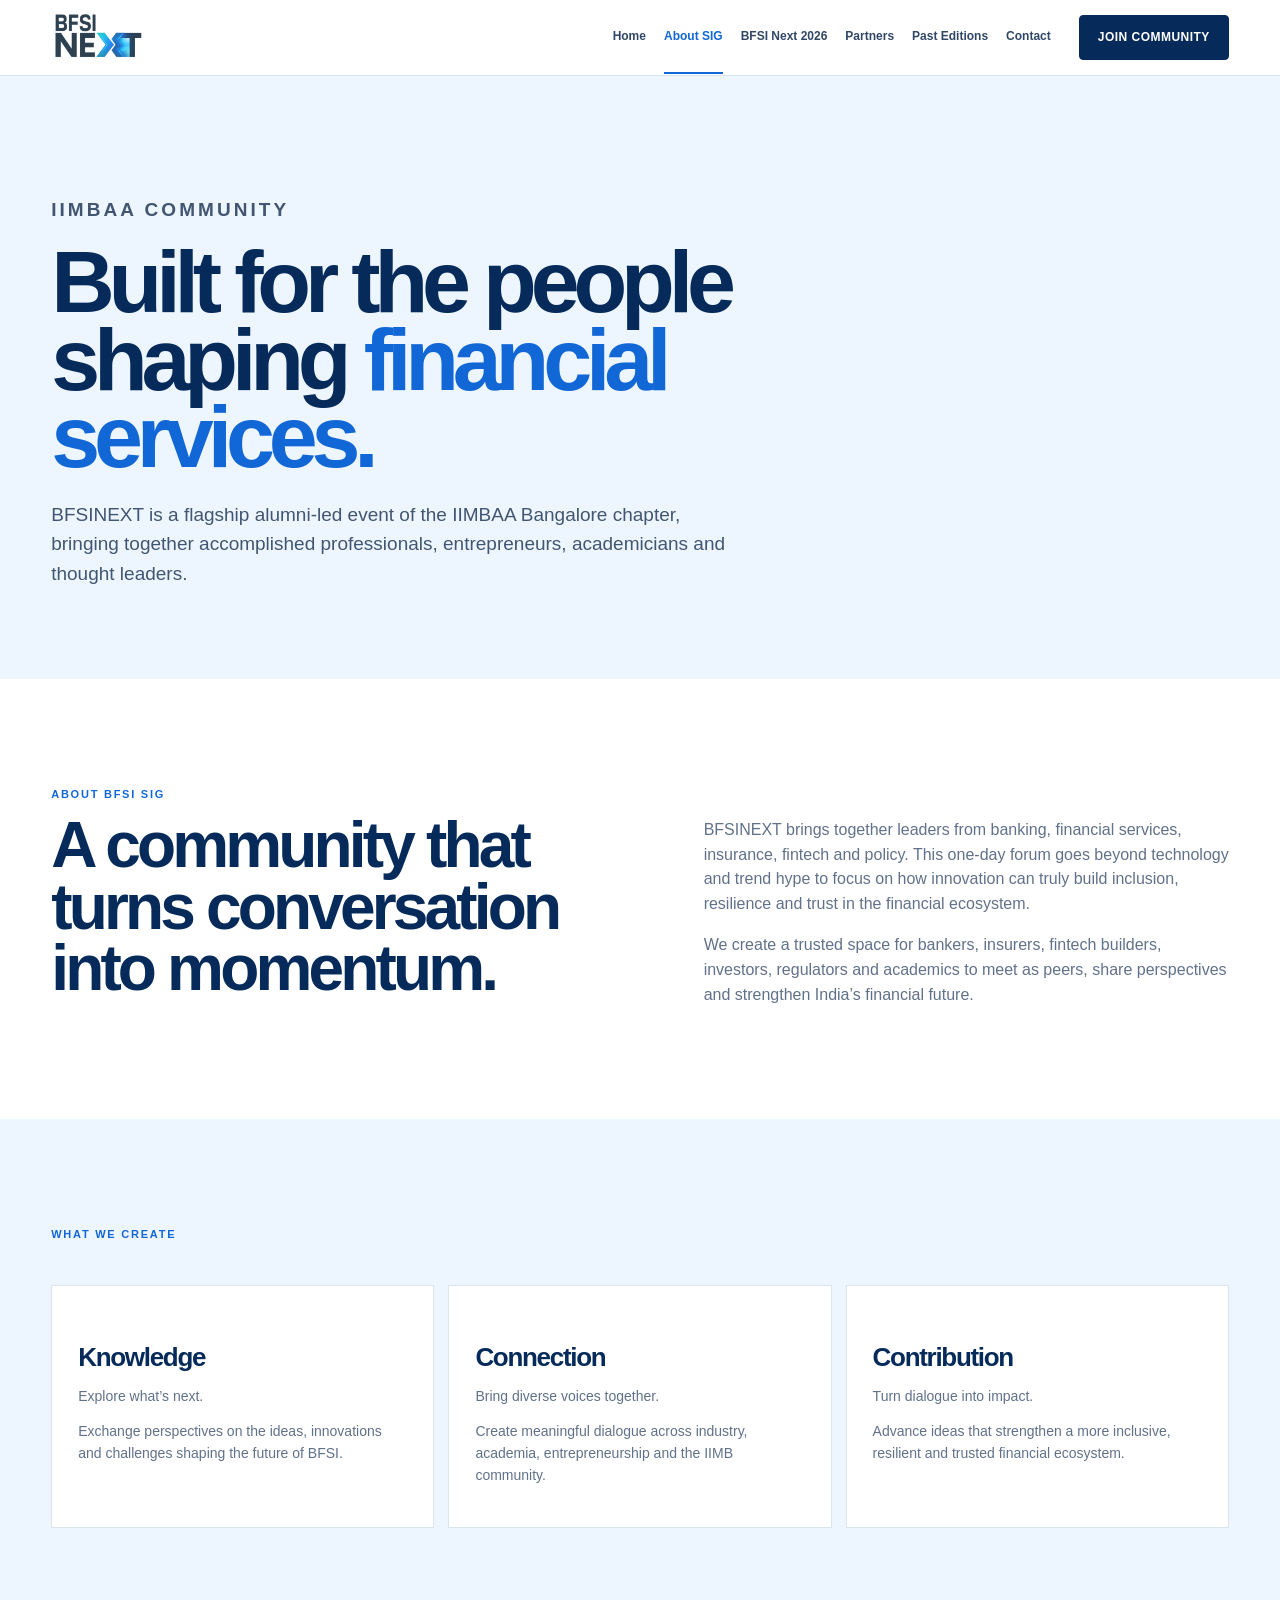
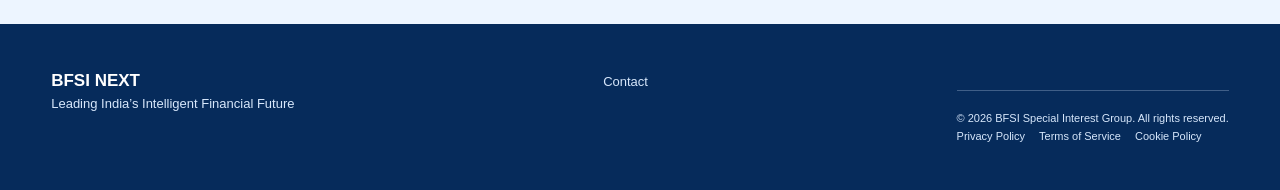
==== about-sig.html @ 54c0242d "About sig page updated with Ragava's vision and mission statement" ====
<!doctype html>
<html lang="en">

<head>
    <meta charset="utf-8">
    <meta name="viewport" content="width=device-width,initial-scale=1">
    <title>About BFSI SIG | BFSI Next</title>
    <link rel="stylesheet" href="styles.css">
</head>

<body>
    <header class="site-header"><a class="logo" href="index.html">BFSI <b>NEXT</b><small>IIMBAA · BFSI
                SIG</small></a><button class="menu-toggle" aria-label="Open menu" aria-expanded="false">☰</button>
        <nav class="nav"><a href="index.html">Home</a><a aria-current="page" href="about-sig.html">About SIG</a><a
                href="bfsinext-2026.html">BFSI Next 2026</a><a href="bfsinext-2026.html#agenda">Agenda</a><a
                href="bfsinext-2026.html#speakers">Speakers</a><a href="partners.html">Partners</a><a
                href="past-editions.html">Past Editions</a><a href="join-sig.html">Contact</a></nav><a class="button"
            href="join-sig.html#register">Join Community</a>
    </header>
    <main>
        <section class="page-hero">
            <div class="wrap">
                <p class="eyebrow">IIMBAA COMMUNITY</p>
                <h1>Built for the people shaping <em>financial services.</em></h1>
                <p>BFSINEXT is a flagship alumni-led event of the IIMBAA Bangalore chapter, bringing together
                    accomplished professionals, entrepreneurs, academicians and thought leaders.</p>
            </div>
        </section>
        <section class="section">
            <div class="wrap split">
                <div>
                    <p class="eyebrow">ABOUT BFSI SIG</p>
                    <h2 class="section-title">A community that turns conversation into momentum.</h2>
                </div>
                <div class="prose muted">
                    <p>BFSINEXT brings together leaders from banking, financial services, insurance, fintech and policy.
                        This one-day forum goes beyond technology and trend hype to focus on how innovation can truly
                        build inclusion, resilience and trust in the financial ecosystem.</p>
                    <p>We create a trusted space for bankers, insurers, fintech builders, investors, regulators and
                        academics to meet as peers, share perspectives and strengthen India’s financial future.</p>
                </div>
            </div>
        </section>
        <section class="section section--pale">
            <div class="wrap">
                <p class="eyebrow">WHAT WE CREATE</p>
                <div class="cards">
                    <article class="card">
                        <h3>Knowledge</h3>
                        <p>Explore what’s next.</p>
                        <p>Exchange perspectives on the ideas, innovations and challenges shaping the future of BFSI.</p>
                    </article>
                    <article class="card">
                        <h3>Connection</h3>
                        <p>Bring diverse voices together.</p>
                        <p>Create meaningful dialogue across industry, academia, entrepreneurship and the IIMB community.</p>
                    </article>
                    <article class="card">
                        <h3>Contribution</h3>
                        <p>Turn dialogue into impact.</p>
                        <p>Advance ideas that strengthen a more inclusive, resilient and trusted financial ecosystem.</p>
                    </article>
                </div>
            </div>
        </section>
    </main>
    <footer class="site-footer">
        <div><b>BFSI NEXT</b><br>Leading India’s Intelligent Financial Future</div>
        <div><a href="join-sig.html">Contact</a></div>
        <div>10 October 2026<br>IIM Bangalore</div>
    </footer>
    <script src="app.js"></script>
</body>

</html>
---- styles.css ----
:root{--navy:#062b5b;--blue:#1267d6;--pale:#edf5ff;--ink:#10213b;--muted:#61718a;--line:#dbe5f1;--white:#fff;--max:1220px}*{box-sizing:border-box}html{scroll-behavior:smooth}body{margin:0;color:var(--ink);font:16px/1.55 Inter,Arial,sans-serif;background:#fff}a{color:inherit;text-decoration:none}img{max-width:100%;display:block}button,input,select{font:inherit}.skip{position:absolute;left:-999px}.skip:focus{left:16px;top:16px;z-index:99;background:#fff;padding:10px}.site-header{height:76px;position:sticky;top:0;z-index:20;background:rgba(255,255,255,.95);border-bottom:1px solid var(--line);display:flex;align-items:center;padding:0 max(24px,4vw);gap:28px}.logo{font-size:20px;font-weight:800;letter-spacing:-.06em;color:var(--navy);white-space:nowrap}.logo b{color:var(--blue)}.logo small{display:block;font-size:8px;letter-spacing:.12em;color:var(--muted)}.nav{margin-left:auto;display:flex;gap:18px;align-items:center;font-size:12px;font-weight:700;color:#314766}.nav a{padding:26px 0;border-bottom:2px solid transparent}.nav a:hover,.nav a[aria-current=page]{color:var(--blue);border-color:var(--blue)}.button{display:inline-flex;justify-content:center;align-items:center;gap:8px;padding:12px 18px;border:1px solid var(--navy);border-radius:4px;background:var(--navy);color:#fff;font-weight:750;font-size:12px;letter-spacing:.04em;text-transform:uppercase}.button:hover{background:var(--blue);border-color:var(--blue)}.button--light{background:#fff;color:var(--navy);border-color:#fff}.menu-toggle{display:none;margin-left:auto;border:0;background:none;color:var(--navy);font-size:24px}.eyebrow{color:var(--blue);font-size:11px;letter-spacing:.16em;font-weight:800;text-transform:uppercase}.hero{min-height:690px;position:relative;display:grid;align-items:center;background:var(--pale);overflow:hidden}.hero:before{content:"";position:absolute;inset:0;background:linear-gradient(90deg,rgba(237,245,255,.98) 0%,rgba(237,245,255,.88) 40%,rgba(237,245,255,.18) 74%),url('assets/images/hero-bfsi-next-2026.png') center/cover}.hero__inner,.wrap{width:min(var(--max),92vw);margin:auto;position:relative}.hero__copy{max-width:650px;padding:90px 0}.hero h1,.page-hero h1{font-size:clamp(54px,8vw,104px);letter-spacing:-.07em;line-height:.88;margin:17px 0 24px;color:var(--navy)}.hero h1 em,.page-hero h1 em{font-style:normal;color:var(--blue)}.lead{font-size:clamp(18px,2.1vw,26px);line-height:1.35;max-width:590px}.event-line{display:flex;gap:12px;align-items:center;margin:28px 0;font-weight:750;font-size:13px;letter-spacing:.09em}.event-line span{color:var(--blue)}.actions{display:flex;gap:12px;flex-wrap:wrap}.section{padding:96px 0}.section--pale{background:var(--pale)}.section-title{font-size:clamp(38px,5vw,64px);line-height:.96;letter-spacing:-.06em;color:var(--navy);margin:12px 0 24px}.split{display:grid;grid-template-columns:1.05fr .95fr;gap:72px;align-items:end}.muted{color:var(--muted)}.marquee{overflow:hidden;padding:28px 0;background:var(--navy)}.marquee__track{display:flex;width:max-content;gap:18px;animation:drift 70s linear infinite}.marquee:hover .marquee__track{animation-play-state:paused}.marquee figure{margin:0;width:220px;height:280px;overflow:hidden;border-radius:4px}.marquee figure:nth-child(3n){width:340px}.marquee img{height:100%;width:100%;object-fit:cover}@keyframes drift{to{transform:translateX(-50%)}}.stats{display:grid;grid-template-columns:repeat(4,1fr);gap:1px;background:var(--line);margin-top:40px}.stat{background:#fff;padding:26px}.stat b{display:block;color:var(--navy);font-size:36px;letter-spacing:-.06em}.stat span{font-size:12px;color:var(--muted)}.cards{display:grid;grid-template-columns:repeat(3,1fr);gap:14px;margin-top:42px}.card{border:1px solid var(--line);padding:26px;min-height:220px;background:#fff;transition:.2s}.card:hover{border-color:var(--blue);transform:translateY(-3px);box-shadow:0 12px 25px rgba(6,43,91,.09)}.card small{color:var(--blue);font-weight:800}.card h3{font-size:26px;line-height:1.05;letter-spacing:-.05em;margin:32px 0 12px;color:var(--navy)}.card p{font-size:14px;color:var(--muted)}.speaker-grid{display:grid;grid-template-columns:repeat(4,1fr);gap:15px;margin-top:38px}.speaker{border:1px solid var(--line);background:#fff}.speaker img{width:100%;aspect-ratio:4/4.5;object-fit:cover;filter:saturate(.78)}.speaker div{padding:16px}.speaker b{display:block;color:var(--navy)}.speaker small{color:var(--muted);font-size:12px}.archive-banner{min-height:440px;display:flex;align-items:end;background:linear-gradient(90deg,rgba(6,43,91,.92),rgba(6,43,91,.15)),url('assets/images/archive-2025.png') center/cover;color:#fff}.archive-banner .wrap{padding:55px 0}.archive-banner h2{font-size:clamp(44px,6vw,78px);line-height:.9;letter-spacing:-.07em;margin:12px 0}.page-hero{padding:100px 0 72px;background:var(--pale)}.page-hero h1{font-size:clamp(48px,7vw,88px);max-width:800px}.page-hero p{max-width:680px;font-size:19px;color:#425671}.prose{max-width:760px}.timeline{border-top:1px solid var(--line);margin-top:34px}.session{display:grid;grid-template-columns:150px 1fr 120px;gap:24px;border-bottom:1px solid var(--line);padding:22px 0}.session time,.tag{font-size:12px;color:var(--blue);font-weight:800}.session h3{margin:0;color:var(--navy)}.pill{display:inline-block;border:1px solid #b8cae0;border-radius:20px;padding:5px 10px;font-size:11px;color:#426080;background:#fff}.partners{display:grid;grid-template-columns:repeat(4,1fr);gap:14px;margin-top:32px}.partner{height:120px;display:grid;place-items:center;border:1px dashed #b8cae0;color:#7186a0;font-weight:800;letter-spacing:.08em;font-size:12px}.form{max-width:680px;display:grid;grid-template-columns:1fr 1fr;gap:16px}.form label{font-size:13px;font-weight:700}.form input,.form select{display:block;width:100%;margin-top:6px;padding:12px;border:1px solid #bdcce0;background:#fff}.form .full{grid-column:1/-1}.form .button{justify-self:start}.site-footer{background:var(--navy);color:#d7e7fb;padding:44px max(24px,4vw);display:flex;justify-content:space-between;gap:25px;font-size:13px}.site-footer b{color:#fff;font-size:17px}.site-footer a{display:block;margin:4px 0}.notice{padding:13px 16px;background:#fff7df;border-left:3px solid #e2a90b;color:#735819;font-size:13px}@media(max-width:980px){.nav{gap:10px;font-size:11px}.cards{grid-template-columns:repeat(2,1fr)}.speaker-grid{grid-template-columns:repeat(2,1fr)}}@media(max-width:760px){.site-header{height:66px}.menu-toggle{display:block}.nav{display:none;position:absolute;top:65px;left:0;right:0;background:#fff;border-bottom:1px solid var(--line);padding:12px 4vw;flex-direction:column;align-items:stretch}.nav.open{display:flex}.nav a{padding:9px 0}.site-header>.button{display:none}.hero{min-height:630px}.hero:before{background:linear-gradient(90deg,rgba(237,245,255,.97),rgba(237,245,255,.8)),url('assets/images/hero-bfsi-next-2026.png') center/cover}.split,.form{grid-template-columns:1fr;gap:28px}.stats{grid-template-columns:repeat(2,1fr)}.cards,.speaker-grid,.partners{grid-template-columns:1fr}.session{grid-template-columns:1fr;gap:7px}.section{padding:70px 0}.site-footer{display:block}.site-footer div+div{margin-top:22px}}@media(prefers-reduced-motion:reduce){*{scroll-behavior:auto!important;animation:none!important}}
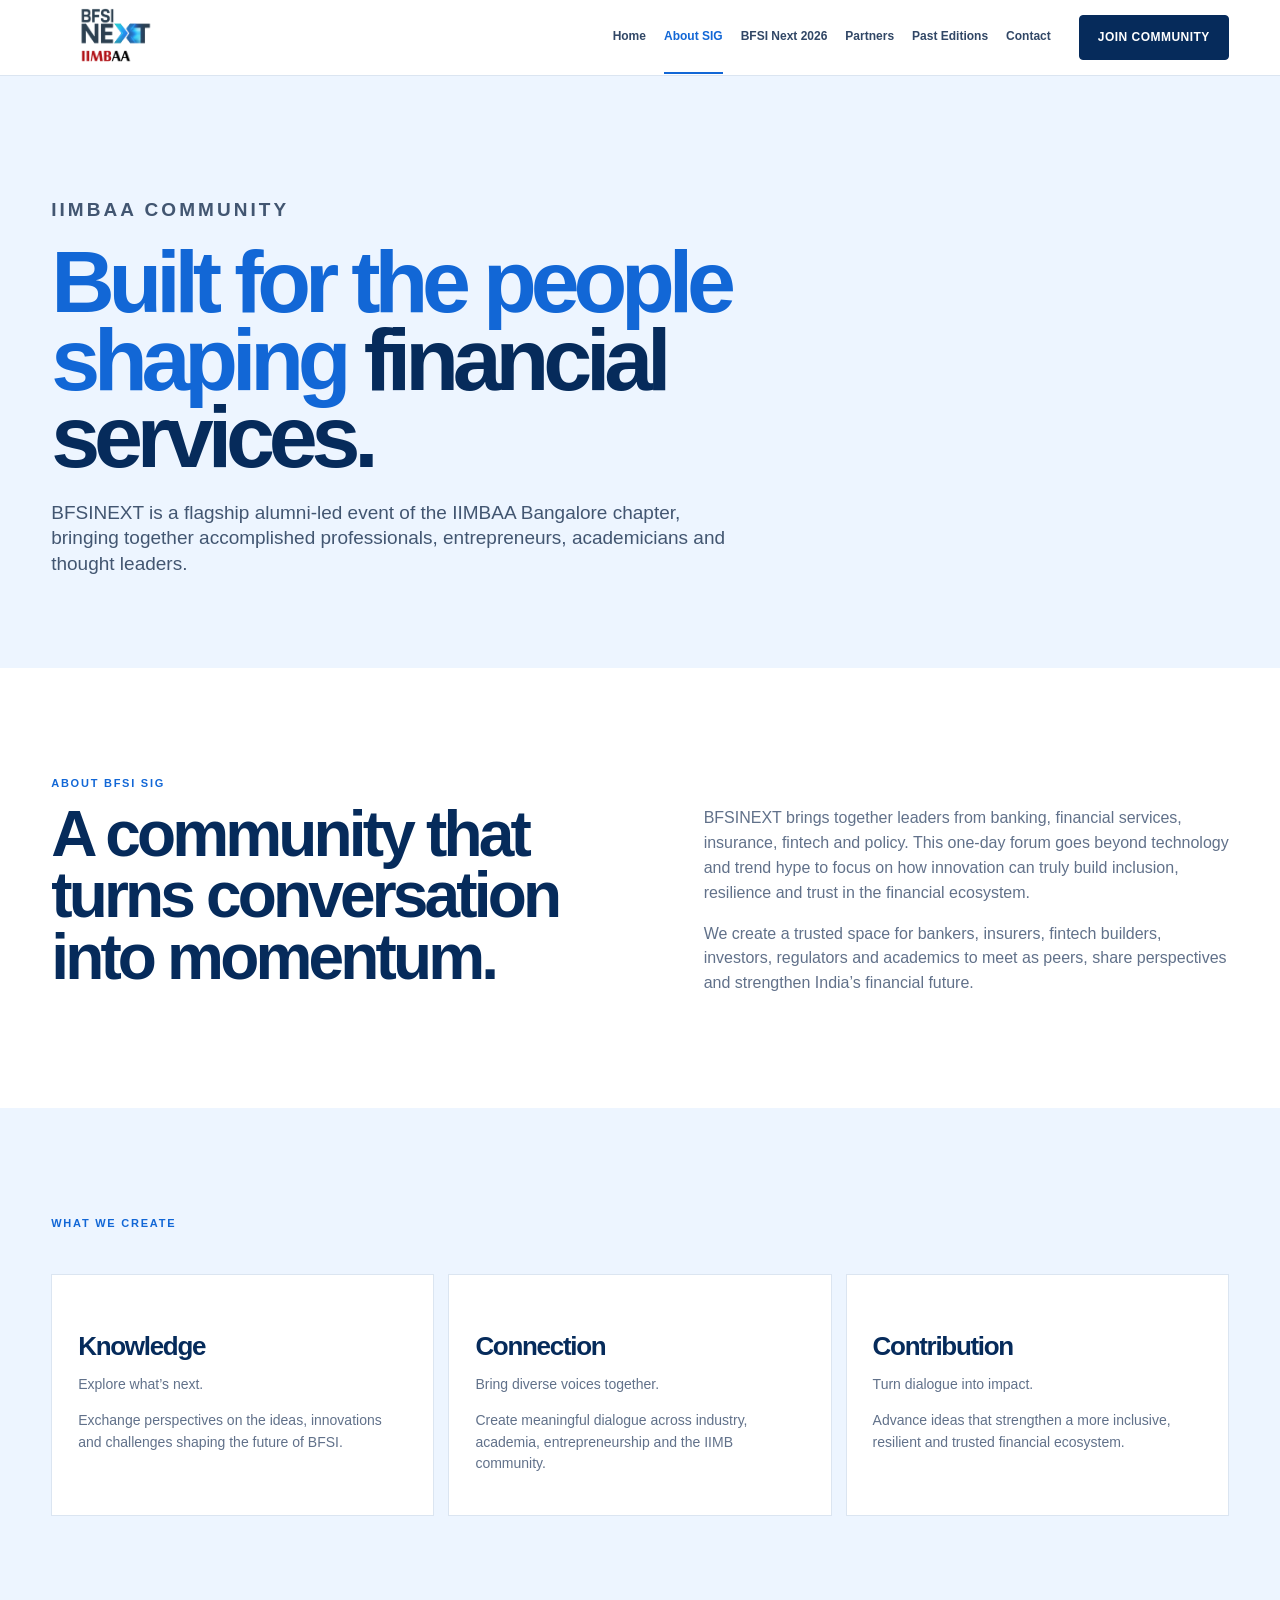
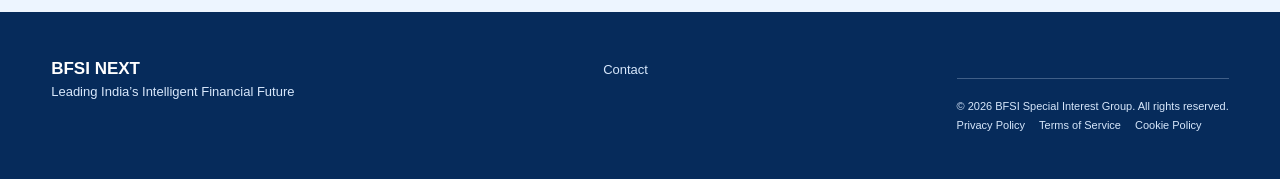
==== commit 832c083a: "updates to the UI for consistency" ====
--- a/about-sig.html
+++ b/about-sig.html
@@ -21,8 +21,8 @@
         <section class="page-hero">
             <div class="wrap">
                 <p class="eyebrow">IIMBAA COMMUNITY</p>
-                <h1>Built for the people shaping <em>financial services.</em></h1>
-                <p>BFSINEXT is a flagship alumni-led event of the IIMBAA Bangalore chapter, bringing together
+                <h1><em>Built for the people shaping</em> financial services.</h1>
+                <p class="lead">BFSINEXT is a flagship alumni-led event of the IIMBAA Bangalore chapter, bringing together
                     accomplished professionals, entrepreneurs, academicians and thought leaders.</p>
             </div>
         </section>
--- a/styles.css
+++ b/styles.css
@@ -1 +1,5 @@
-:root{--navy:#062b5b;--blue:#1267d6;--pale:#edf5ff;--ink:#10213b;--muted:#61718a;--line:#dbe5f1;--white:#fff;--max:1220px}*{box-sizing:border-box}html{scroll-behavior:smooth}body{margin:0;color:var(--ink);font:16px/1.55 Inter,Arial,sans-serif;background:#fff}a{color:inherit;text-decoration:none}img{max-width:100%;display:block}button,input,select{font:inherit}.skip{position:absolute;left:-999px}.skip:focus{left:16px;top:16px;z-index:99;background:#fff;padding:10px}.site-header{height:76px;position:sticky;top:0;z-index:20;background:rgba(255,255,255,.95);border-bottom:1px solid var(--line);display:flex;align-items:center;padding:0 max(24px,4vw);gap:28px}.logo{font-size:20px;font-weight:800;letter-spacing:-.06em;color:var(--navy);white-space:nowrap}.logo b{color:var(--blue)}.logo small{display:block;font-size:8px;letter-spacing:.12em;color:var(--muted)}.nav{margin-left:auto;display:flex;gap:18px;align-items:center;font-size:12px;font-weight:700;color:#314766}.nav a{padding:26px 0;border-bottom:2px solid transparent}.nav a:hover,.nav a[aria-current=page]{color:var(--blue);border-color:var(--blue)}.button{display:inline-flex;justify-content:center;align-items:center;gap:8px;padding:12px 18px;border:1px solid var(--navy);border-radius:4px;background:var(--navy);color:#fff;font-weight:750;font-size:12px;letter-spacing:.04em;text-transform:uppercase}.button:hover{background:var(--blue);border-color:var(--blue)}.button--light{background:#fff;color:var(--navy);border-color:#fff}.menu-toggle{display:none;margin-left:auto;border:0;background:none;color:var(--navy);font-size:24px}.eyebrow{color:var(--blue);font-size:11px;letter-spacing:.16em;font-weight:800;text-transform:uppercase}.hero{min-height:690px;position:relative;display:grid;align-items:center;background:var(--pale);overflow:hidden}.hero:before{content:"";position:absolute;inset:0;background:linear-gradient(90deg,rgba(237,245,255,.98) 0%,rgba(237,245,255,.88) 40%,rgba(237,245,255,.18) 74%),url('assets/images/hero-bfsi-next-2026.png') center/cover}.hero__inner,.wrap{width:min(var(--max),92vw);margin:auto;position:relative}.hero__copy{max-width:650px;padding:90px 0}.hero h1,.page-hero h1{font-size:clamp(54px,8vw,104px);letter-spacing:-.07em;line-height:.88;margin:17px 0 24px;color:var(--navy)}.hero h1 em,.page-hero h1 em{font-style:normal;color:var(--blue)}.lead{font-size:clamp(18px,2.1vw,26px);line-height:1.35;max-width:590px}.event-line{display:flex;gap:12px;align-items:center;margin:28px 0;font-weight:750;font-size:13px;letter-spacing:.09em}.event-line span{color:var(--blue)}.actions{display:flex;gap:12px;flex-wrap:wrap}.section{padding:96px 0}.section--pale{background:var(--pale)}.section-title{font-size:clamp(38px,5vw,64px);line-height:.96;letter-spacing:-.06em;color:var(--navy);margin:12px 0 24px}.split{display:grid;grid-template-columns:1.05fr .95fr;gap:72px;align-items:end}.muted{color:var(--muted)}.marquee{overflow:hidden;padding:28px 0;background:var(--navy)}.marquee__track{display:flex;width:max-content;gap:18px;animation:drift 70s linear infinite}.marquee:hover .marquee__track{animation-play-state:paused}.marquee figure{margin:0;width:220px;height:280px;overflow:hidden;border-radius:4px}.marquee figure:nth-child(3n){width:340px}.marquee img{height:100%;width:100%;object-fit:cover}@keyframes drift{to{transform:translateX(-50%)}}.stats{display:grid;grid-template-columns:repeat(4,1fr);gap:1px;background:var(--line);margin-top:40px}.stat{background:#fff;padding:26px}.stat b{display:block;color:var(--navy);font-size:36px;letter-spacing:-.06em}.stat span{font-size:12px;color:var(--muted)}.cards{display:grid;grid-template-columns:repeat(3,1fr);gap:14px;margin-top:42px}.card{border:1px solid var(--line);padding:26px;min-height:220px;background:#fff;transition:.2s}.card:hover{border-color:var(--blue);transform:translateY(-3px);box-shadow:0 12px 25px rgba(6,43,91,.09)}.card small{color:var(--blue);font-weight:800}.card h3{font-size:26px;line-height:1.05;letter-spacing:-.05em;margin:32px 0 12px;color:var(--navy)}.card p{font-size:14px;color:var(--muted)}.speaker-grid{display:grid;grid-template-columns:repeat(4,1fr);gap:15px;margin-top:38px}.speaker{border:1px solid var(--line);background:#fff}.speaker img{width:100%;aspect-ratio:4/4.5;object-fit:cover;filter:saturate(.78)}.speaker div{padding:16px}.speaker b{display:block;color:var(--navy)}.speaker small{color:var(--muted);font-size:12px}.archive-banner{min-height:440px;display:flex;align-items:end;background:linear-gradient(90deg,rgba(6,43,91,.92),rgba(6,43,91,.15)),url('assets/images/archive-2025.png') center/cover;color:#fff}.archive-banner .wrap{padding:55px 0}.archive-banner h2{font-size:clamp(44px,6vw,78px);line-height:.9;letter-spacing:-.07em;margin:12px 0}.page-hero{padding:100px 0 72px;background:var(--pale)}.page-hero h1{font-size:clamp(48px,7vw,88px);max-width:800px}.page-hero p{max-width:680px;font-size:19px;color:#425671}.prose{max-width:760px}.timeline{border-top:1px solid var(--line);margin-top:34px}.session{display:grid;grid-template-columns:150px 1fr 120px;gap:24px;border-bottom:1px solid var(--line);padding:22px 0}.session time,.tag{font-size:12px;color:var(--blue);font-weight:800}.session h3{margin:0;color:var(--navy)}.pill{display:inline-block;border:1px solid #b8cae0;border-radius:20px;padding:5px 10px;font-size:11px;color:#426080;background:#fff}.partners{display:grid;grid-template-columns:repeat(4,1fr);gap:14px;margin-top:32px}.partner{height:120px;display:grid;place-items:center;border:1px dashed #b8cae0;color:#7186a0;font-weight:800;letter-spacing:.08em;font-size:12px}.form{max-width:680px;display:grid;grid-template-columns:1fr 1fr;gap:16px}.form label{font-size:13px;font-weight:700}.form input,.form select{display:block;width:100%;margin-top:6px;padding:12px;border:1px solid #bdcce0;background:#fff}.form .full{grid-column:1/-1}.form .button{justify-self:start}.site-footer{background:var(--navy);color:#d7e7fb;padding:44px max(24px,4vw);display:flex;justify-content:space-between;gap:25px;font-size:13px}.site-footer b{color:#fff;font-size:17px}.site-footer a{display:block;margin:4px 0}.notice{padding:13px 16px;background:#fff7df;border-left:3px solid #e2a90b;color:#735819;font-size:13px}@media(max-width:980px){.nav{gap:10px;font-size:11px}.cards{grid-template-columns:repeat(2,1fr)}.speaker-grid{grid-template-columns:repeat(2,1fr)}}@media(max-width:760px){.site-header{height:66px}.menu-toggle{display:block}.nav{display:none;position:absolute;top:65px;left:0;right:0;background:#fff;border-bottom:1px solid var(--line);padding:12px 4vw;flex-direction:column;align-items:stretch}.nav.open{display:flex}.nav a{padding:9px 0}.site-header>.button{display:none}.hero{min-height:630px}.hero:before{background:linear-gradient(90deg,rgba(237,245,255,.97),rgba(237,245,255,.8)),url('assets/images/hero-bfsi-next-2026.png') center/cover}.split,.form{grid-template-columns:1fr;gap:28px}.stats{grid-template-columns:repeat(2,1fr)}.cards,.speaker-grid,.partners{grid-template-columns:1fr}.session{grid-template-columns:1fr;gap:7px}.section{padding:70px 0}.site-footer{display:block}.site-footer div+div{margin-top:22px}}@media(prefers-reduced-motion:reduce){*{scroll-behavior:auto!important;animation:none!important}}
+.site-header .logo{flex-direction:column!important;justify-content:center;gap:2px;height:64px!important}
+.site-header .logo img{max-height:40px!important}
+.site-header .logo::after{content:"";display:block;align-self:stretch;width:100%;height:18px;background:url("IIMBAA-Logo.png?v=2") calc(50% - 9px) center/76px auto no-repeat}
+.speaker:first-child img{aspect-ratio:1/1!important;border-radius:50%;object-fit:cover}
+:root{--navy:#062b5b;--blue:#1267d6;--pale:#edf5ff;--ink:#10213b;--muted:#61718a;--line:#dbe5f1;--white:#fff;--max:1220px}*{box-sizing:border-box}html{scroll-behavior:smooth}body{margin:0;color:var(--ink);font:16px/1.55 Inter,Arial,sans-serif;background:#fff}a{color:inherit;text-decoration:none}img{max-width:100%;display:block}button,input,select{font:inherit}.skip{position:absolute;left:-999px}.skip:focus{left:16px;top:16px;z-index:99;background:#fff;padding:10px}.site-header{height:76px;position:sticky;top:0;z-index:20;background:rgba(255,255,255,.95);border-bottom:1px solid var(--line);display:flex;align-items:center;padding:0 max(24px,4vw);gap:28px}.logo{font-size:20px;font-weight:800;letter-spacing:-.06em;color:var(--navy);white-space:nowrap}.logo b{color:var(--blue)}.logo small{display:block;font-size:8px;letter-spacing:.12em;color:var(--muted)}.nav{margin-left:auto;display:flex;gap:18px;align-items:center;font-size:12px;font-weight:700;color:#314766}.nav a{padding:26px 0;border-bottom:2px solid transparent}.nav a:hover,.nav a[aria-current=page]{color:var(--blue);border-color:var(--blue)}.button{display:inline-flex;justify-content:center;align-items:center;gap:8px;padding:12px 18px;border:1px solid var(--navy);border-radius:4px;background:var(--navy);color:#fff;font-weight:750;font-size:12px;letter-spacing:.04em;text-transform:uppercase}.button:hover{background:var(--blue);border-color:var(--blue)}.button--light{background:#fff;color:var(--navy);border-color:#fff}.menu-toggle{display:none;margin-left:auto;border:0;background:none;color:var(--navy);font-size:24px}.eyebrow{color:var(--blue);font-size:11px;letter-spacing:.16em;font-weight:800;text-transform:uppercase}.hero{min-height:690px;position:relative;display:grid;align-items:center;background:var(--pale);overflow:hidden}.hero:before{content:"";position:absolute;inset:0;background:linear-gradient(90deg,rgba(237,245,255,.98) 0%,rgba(237,245,255,.88) 40%,rgba(237,245,255,.18) 74%),url('assets/images/hero-bfsi-next-2026.png') center/cover}.hero__inner,.wrap{width:min(var(--max),92vw);margin:auto;position:relative}.hero__copy{max-width:650px;padding:90px 0}.hero h1,.page-hero h1{font-size:clamp(54px,8vw,104px);letter-spacing:-.07em;line-height:.88;margin:17px 0 24px;color:var(--navy)}.hero h1 em,.page-hero h1 em{font-style:normal;color:var(--blue)}.lead{font-size:clamp(18px,2.1vw,26px);line-height:1.35;max-width:590px}.event-line{display:flex;gap:12px;align-items:center;margin:28px 0;font-weight:750;font-size:13px;letter-spacing:.09em}.event-line span{color:var(--blue)}.actions{display:flex;gap:12px;flex-wrap:wrap}.section{padding:96px 0}.section--pale{background:var(--pale)}.section-title{font-size:clamp(38px,5vw,64px);line-height:.96;letter-spacing:-.06em;color:var(--navy);margin:12px 0 24px}.split{display:grid;grid-template-columns:1.05fr .95fr;gap:72px;align-items:end}.muted{color:var(--muted)}.marquee{overflow:hidden;padding:28px 0;background:var(--navy)}.marquee__track{display:flex;width:max-content;gap:18px;animation:drift 70s linear infinite}.marquee:hover .marquee__track{animation-play-state:paused}.marquee figure{margin:0;width:220px;height:280px;overflow:hidden;border-radius:4px}.marquee figure:nth-child(3n){width:340px}.marquee img{height:100%;width:100%;object-fit:cover}@keyframes drift{to{transform:translateX(-50%)}}.stats{display:grid;grid-template-columns:repeat(4,1fr);gap:1px;background:var(--line);margin-top:40px}.stat{background:#fff;padding:26px}.stat b{display:block;color:var(--navy);font-size:36px;letter-spacing:-.06em}.stat span{font-size:12px;color:var(--muted)}.cards{display:grid;grid-template-columns:repeat(3,1fr);gap:14px;margin-top:42px}.card{border:1px solid var(--line);padding:26px;min-height:220px;background:#fff;transition:.2s}.card:hover{border-color:var(--blue);transform:translateY(-3px);box-shadow:0 12px 25px rgba(6,43,91,.09)}.card small{color:var(--blue);font-weight:800}.card h3{font-size:26px;line-height:1.05;letter-spacing:-.05em;margin:32px 0 12px;color:var(--navy)}.card p{font-size:14px;color:var(--muted)}.speaker-grid{display:grid;grid-template-columns:repeat(4,1fr);gap:15px;margin-top:38px}.speaker{border:1px solid var(--line);background:#fff}.speaker img{width:100%;aspect-ratio:4/4.5;object-fit:cover;filter:saturate(.78)}.speaker div{padding:16px}.speaker b{display:block;color:var(--navy)}.speaker small{color:var(--muted);font-size:12px}.archive-banner{min-height:440px;display:flex;align-items:end;background:linear-gradient(90deg,rgba(6,43,91,.92),rgba(6,43,91,.15)),url('assets/images/archive-2025.png') center/cover;color:#fff}.archive-banner .wrap{padding:55px 0}.archive-banner h2{font-size:clamp(44px,6vw,78px);line-height:.9;letter-spacing:-.07em;margin:12px 0}.page-hero{padding:100px 0 72px;background:var(--pale)}.page-hero h1{font-size:clamp(48px,7vw,88px);max-width:800px}.page-hero p{max-width:680px;font-size:19px;color:#425671}.prose{max-width:760px}.timeline{border-top:1px solid var(--line);margin-top:34px}.session{display:grid;grid-template-columns:150px 1fr 120px;gap:24px;border-bottom:1px solid var(--line);padding:22px 0}.session time,.tag{font-size:12px;color:var(--blue);font-weight:800}.session h3{margin:0;color:var(--navy)}.pill{display:inline-block;border:1px solid #b8cae0;border-radius:20px;padding:5px 10px;font-size:11px;color:#426080;background:#fff}.partners{display:grid;grid-template-columns:repeat(4,1fr);gap:14px;margin-top:32px}.partner{height:120px;display:grid;place-items:center;border:1px dashed #b8cae0;color:#7186a0;font-weight:800;letter-spacing:.08em;font-size:12px}.form{max-width:680px;display:grid;grid-template-columns:1fr 1fr;gap:16px}.form label{font-size:13px;font-weight:700}.form input,.form select{display:block;width:100%;margin-top:6px;padding:12px;border:1px solid #bdcce0;background:#fff}.form .full{grid-column:1/-1}.form .button{justify-self:start}.site-footer{background:var(--navy);color:#d7e7fb;padding:44px max(24px,4vw);display:flex;justify-content:space-between;gap:25px;font-size:13px}.site-footer b{color:#fff;font-size:17px}.site-footer a{display:block;margin:4px 0}.notice{padding:13px 16px;background:#fff7df;border-left:3px solid #e2a90b;color:#735819;font-size:13px}@media(max-width:980px){.nav{gap:10px;font-size:11px}.cards{grid-template-columns:repeat(2,1fr)}.speaker-grid{grid-template-columns:repeat(2,1fr)}}@media(max-width:760px){.site-header{height:66px}.menu-toggle{display:block}.nav{display:none;position:absolute;top:65px;left:0;right:0;background:#fff;border-bottom:1px solid var(--line);padding:12px 4vw;flex-direction:column;align-items:stretch}.nav.open{display:flex}.nav a{padding:9px 0}.site-header>.button{display:none}.hero{min-height:630px}.hero:before{background:linear-gradient(90deg,rgba(237,245,255,.97),rgba(237,245,255,.8)),url('assets/images/hero-bfsi-next-2026.png') center/cover}.split,.form{grid-template-columns:1fr;gap:28px}.stats{grid-template-columns:repeat(2,1fr)}.cards,.speaker-grid,.partners{grid-template-columns:1fr}.session{grid-template-columns:1fr;gap:7px}.section{padding:70px 0}.site-footer{display:block}.site-footer div+div{margin-top:22px}}@media(prefers-reduced-motion:reduce){*{scroll-behavior:auto!important;animation:none!important}}
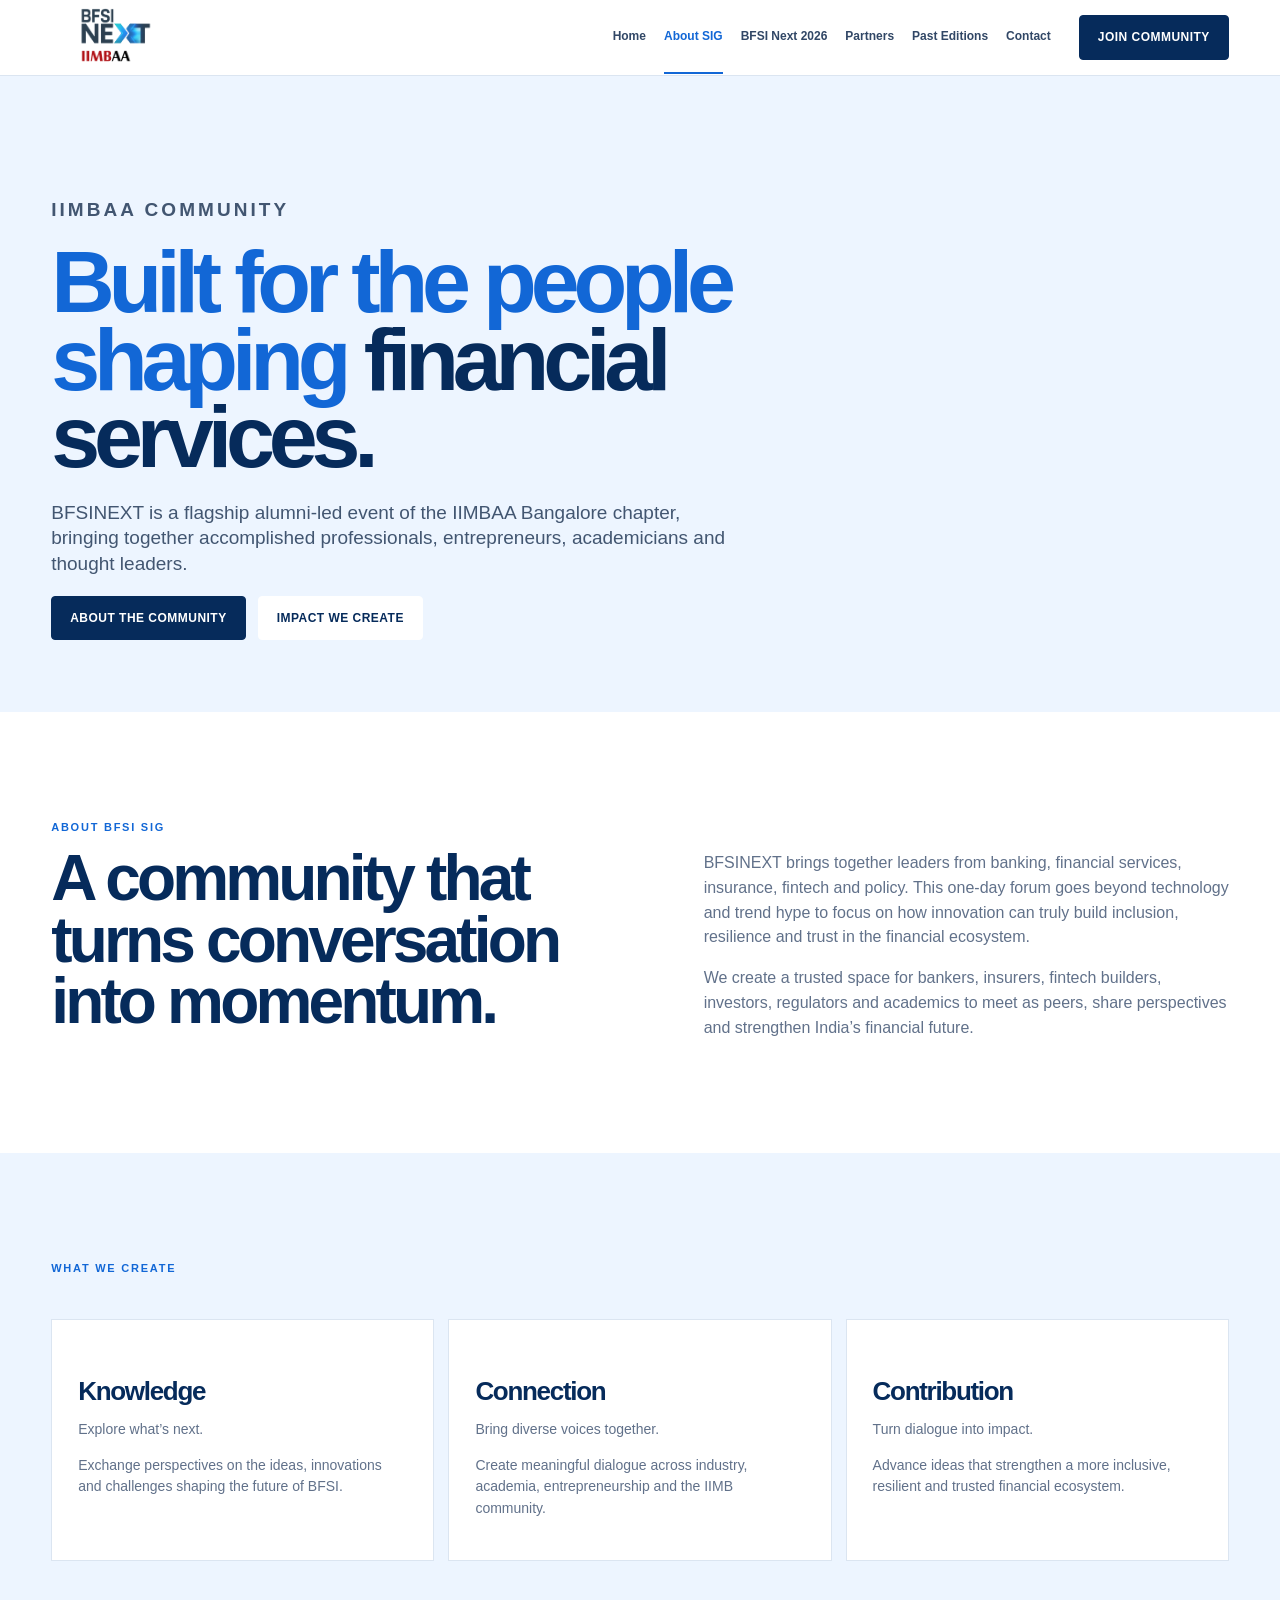
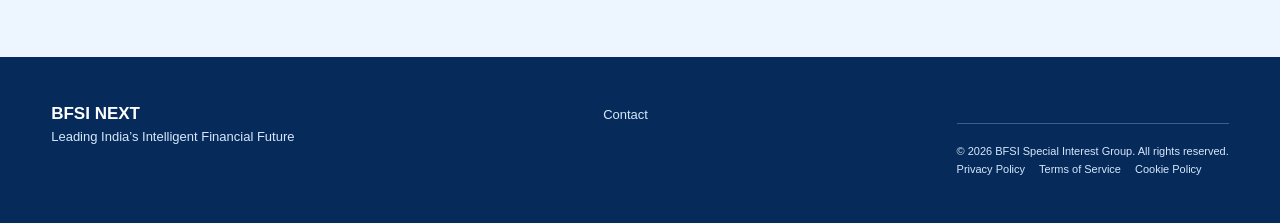
==== commit 71528d01: "Added buttons in About SIG" ====
--- a/about-sig.html
+++ b/about-sig.html
@@ -24,9 +24,10 @@
                 <h1><em>Built for the people shaping</em> financial services.</h1>
                 <p class="lead">BFSINEXT is a flagship alumni-led event of the IIMBAA Bangalore chapter, bringing together
                     accomplished professionals, entrepreneurs, academicians and thought leaders.</p>
+                <div class="actions"><a class="button" href="#about-bfsi-sig">ABOUT THE COMMUNITY</a><a class="button button--light" href="#what-we-create">IMPACT WE CREATE</a></div>
             </div>
         </section>
-        <section class="section">
+            <section class="section" id="about-bfsi-sig">
             <div class="wrap split">
                 <div>
                     <p class="eyebrow">ABOUT BFSI SIG</p>
@@ -41,7 +42,7 @@
                 </div>
             </div>
         </section>
-        <section class="section section--pale">
+        <section class="section section--pale" id="what-we-create">
             <div class="wrap">
                 <p class="eyebrow">WHAT WE CREATE</p>
                 <div class="cards">
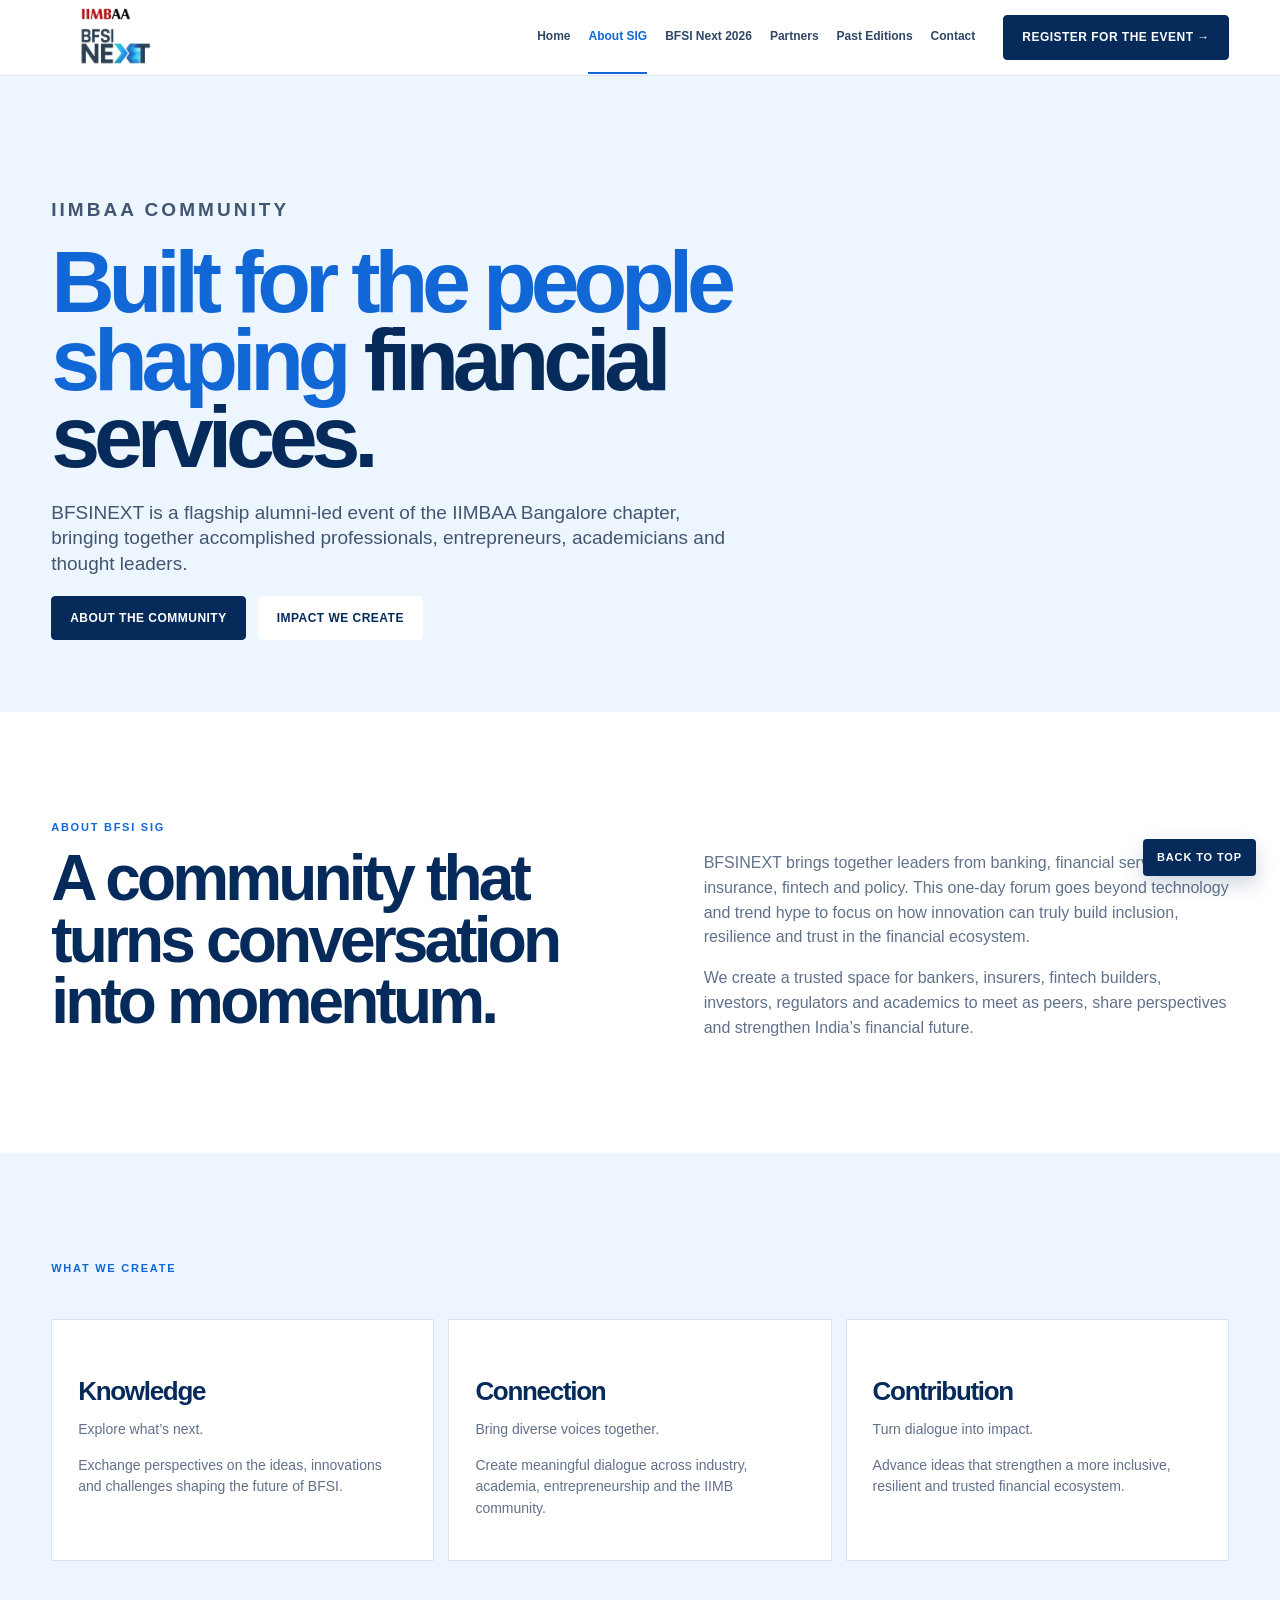
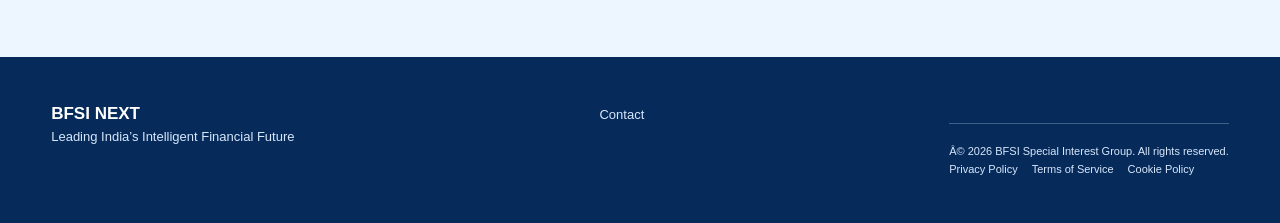
==== commit 75a6b04c: "updated the about-sig with two new buttons 2024 and 2025 and removed text and replaced with Agenda" ====
--- a/about-sig.html
+++ b/about-sig.html
@@ -17,7 +17,7 @@
                 href="past-editions.html">Past Editions</a><a href="join-sig.html">Contact</a></nav><a class="button"
             href="join-sig.html#register">Join Community</a>
     </header>
-    <main>
+    <main id="main">
         <section class="page-hero">
             <div class="wrap">
                 <p class="eyebrow">IIMBAA COMMUNITY</p>
--- a/styles.css
+++ b/styles.css
@@ -1,5 +1,19 @@
+.metrics-banner{background:linear-gradient(110deg,#eef6ff 0%,#f4fbfa 100%);border-top:1px solid var(--line);border-bottom:1px solid var(--line)}.metrics-banner__inner{max-width:var(--max);margin:0 auto;padding:36px max(24px,4vw) 40px;display:grid;grid-template-columns:repeat(3,1fr);gap:24px;text-align:center}.metric{color:#385577}.metric__icon{width:38px;height:38px;margin:0 auto 8px;display:block;fill:none;stroke:var(--blue);stroke-width:1.8;stroke-linecap:round;stroke-linejoin:round}.metric__icon--green{stroke:#12a052}.metric:nth-child(3) .metric__icon{fill:var(--blue);stroke:none;width:46px;height:46px}.metric strong{display:block;color:var(--ink);font-size:38px;line-height:1.05;font-weight:800}.metric span{display:block;margin-top:6px;font-size:17px;letter-spacing:.01em}@media(max-width:760px){.metrics-banner__inner{grid-template-columns:1fr;gap:28px}}
+.speaker img[src$="Speaker_23.jpg"],.speaker img[src$="Speaker_24.jpg"],.speaker img[src$="Speaker_25.JPG"],.speaker img[src$="Speaker_26.jpg"],.speaker img[src$="Speaker_29.jpg"],.speaker img[src$="Speaker_31.jpg"]{object-fit:contain;background:#fff}
+@media(min-width:981px){.speaker:nth-last-child(2){grid-column:2}.speaker:last-child{grid-column:3}}
+.metrics-banner .metric__icon{object-fit:contain;fill:none;stroke:none}.metrics-banner .metric__icon--wide{width:46px;height:46px}
+.agenda-image{max-width:650px;margin:32px auto 0;padding:12px;background:#fff;border:1px solid var(--line);box-shadow:0 12px 28px rgba(6,43,91,.08)}.agenda-image img{width:100%;height:auto}
+.agenda-section .eyebrow,.agenda-section .section-title{text-align:center}
+.section.agenda-section,.section#speakers{padding-top:40px}
+.section#speakers .section-title{text-align:center}
+.speaker div{padding:20px 16px;text-align:center}
+.speaker b{display:block;color:var(--navy);font-size:20px;font-weight:500;line-height:1.35}
+.speaker small{display:block;margin-top:5px;color:#385577;font-size:18px;line-height:1.4}
+.button.mobile-register{display:none}
+@media(max-width:760px){.button.mobile-register{display:inline-flex}}
+.back-to-top{position:fixed;right:24px;bottom:24px;z-index:10;padding:10px 14px;border-radius:4px;background:var(--navy);color:#fff;font-size:11px;font-weight:800;letter-spacing:.08em;text-transform:uppercase;box-shadow:0 8px 20px rgba(6,43,91,.2)}
+.eyebrow.summit-label{text-transform:none}
 .site-header .logo{flex-direction:column!important;justify-content:center;gap:2px;height:64px!important}
 .site-header .logo img{max-height:40px!important}
-.site-header .logo::after{content:"";display:block;align-self:stretch;width:100%;height:18px;background:url("IIMBAA-Logo.png?v=2") calc(50% - 9px) center/76px auto no-repeat}
-.speaker:first-child img{aspect-ratio:1/1!important;border-radius:50%;object-fit:cover}
+.site-header .logo::after{content:"";display:block;align-self:stretch;width:100%;height:18px;order:-1;background:url("assets/icons/IIMBAA-Logo.png?v=2") calc(50% - 9px) center/76px auto no-repeat}
 :root{--navy:#062b5b;--blue:#1267d6;--pale:#edf5ff;--ink:#10213b;--muted:#61718a;--line:#dbe5f1;--white:#fff;--max:1220px}*{box-sizing:border-box}html{scroll-behavior:smooth}body{margin:0;color:var(--ink);font:16px/1.55 Inter,Arial,sans-serif;background:#fff}a{color:inherit;text-decoration:none}img{max-width:100%;display:block}button,input,select{font:inherit}.skip{position:absolute;left:-999px}.skip:focus{left:16px;top:16px;z-index:99;background:#fff;padding:10px}.site-header{height:76px;position:sticky;top:0;z-index:20;background:rgba(255,255,255,.95);border-bottom:1px solid var(--line);display:flex;align-items:center;padding:0 max(24px,4vw);gap:28px}.logo{font-size:20px;font-weight:800;letter-spacing:-.06em;color:var(--navy);white-space:nowrap}.logo b{color:var(--blue)}.logo small{display:block;font-size:8px;letter-spacing:.12em;color:var(--muted)}.nav{margin-left:auto;display:flex;gap:18px;align-items:center;font-size:12px;font-weight:700;color:#314766}.nav a{padding:26px 0;border-bottom:2px solid transparent}.nav a:hover,.nav a[aria-current=page]{color:var(--blue);border-color:var(--blue)}.button{display:inline-flex;justify-content:center;align-items:center;gap:8px;padding:12px 18px;border:1px solid var(--navy);border-radius:4px;background:var(--navy);color:#fff;font-weight:750;font-size:12px;letter-spacing:.04em;text-transform:uppercase}.button:hover{background:var(--blue);border-color:var(--blue)}.button--light{background:#fff;color:var(--navy);border-color:#fff}.menu-toggle{display:none;margin-left:auto;border:0;background:none;color:var(--navy);font-size:24px}.eyebrow{color:var(--blue);font-size:11px;letter-spacing:.16em;font-weight:800;text-transform:uppercase}.hero{min-height:690px;position:relative;display:grid;align-items:center;background:var(--pale);overflow:hidden}.hero:before{content:"";position:absolute;inset:0;background:linear-gradient(90deg,rgba(237,245,255,.98) 0%,rgba(237,245,255,.88) 40%,rgba(237,245,255,.18) 74%),url('assets/images/hero-bfsi-next-2026.png') center/cover}.hero__inner,.wrap{width:min(var(--max),92vw);margin:auto;position:relative}.hero__copy{max-width:650px;padding:90px 0}.hero h1,.page-hero h1{font-size:clamp(54px,8vw,104px);letter-spacing:-.07em;line-height:.88;margin:17px 0 24px;color:var(--navy)}.hero h1 em,.page-hero h1 em{font-style:normal;color:var(--blue)}.lead{font-size:clamp(18px,2.1vw,26px);line-height:1.35;max-width:590px}.event-line{display:flex;gap:12px;align-items:center;margin:28px 0;font-weight:750;font-size:13px;letter-spacing:.09em}.event-line span{color:var(--blue)}.actions{display:flex;gap:12px;flex-wrap:wrap}.section{padding:96px 0}.section--pale{background:var(--pale)}.section-title{font-size:clamp(38px,5vw,64px);line-height:.96;letter-spacing:-.06em;color:var(--navy);margin:12px 0 24px}.split{display:grid;grid-template-columns:1.05fr .95fr;gap:72px;align-items:end}.muted{color:var(--muted)}.marquee{overflow:hidden;padding:28px 0;background:var(--navy)}.marquee__track{display:flex;width:max-content;gap:18px;animation:drift 70s linear infinite}.marquee:hover .marquee__track{animation-play-state:paused}.marquee figure{margin:0;width:220px;height:280px;overflow:hidden;border-radius:4px}.marquee figure:nth-child(3n){width:340px}.marquee img{height:100%;width:100%;object-fit:cover}@keyframes drift{to{transform:translateX(-50%)}}.stats{display:grid;grid-template-columns:repeat(4,1fr);gap:1px;background:var(--line);margin-top:40px}.stat{background:#fff;padding:26px}.stat b{display:block;color:var(--navy);font-size:36px;letter-spacing:-.06em}.stat span{font-size:12px;color:var(--muted)}.cards{display:grid;grid-template-columns:repeat(3,1fr);gap:14px;margin-top:42px}.card{border:1px solid var(--line);padding:26px;min-height:220px;background:#fff;transition:.2s}.card:hover{border-color:var(--blue);transform:translateY(-3px);box-shadow:0 12px 25px rgba(6,43,91,.09)}.card small{color:var(--blue);font-weight:800}.card h3{font-size:26px;line-height:1.05;letter-spacing:-.05em;margin:32px 0 12px;color:var(--navy)}.card p{font-size:14px;color:var(--muted)}.speaker-grid{display:grid;grid-template-columns:repeat(4,1fr);gap:15px;margin-top:38px}.speaker{border:1px solid var(--line);background:#fff}.speaker img{width:100%;aspect-ratio:4/4.5;object-fit:cover;filter:saturate(.78)}.speaker div{padding:16px}.speaker b{display:block;color:var(--navy)}.speaker small{color:var(--muted);font-size:12px}.archive-banner{min-height:440px;display:flex;align-items:end;background:linear-gradient(90deg,rgba(6,43,91,.92),rgba(6,43,91,.15)),url('assets/images/archive-2025.png') center/cover;color:#fff}.archive-banner .wrap{padding:55px 0}.archive-banner h2{font-size:clamp(44px,6vw,78px);line-height:.9;letter-spacing:-.07em;margin:12px 0}.page-hero{padding:100px 0 72px;background:var(--pale)}.page-hero h1{font-size:clamp(48px,7vw,88px);max-width:800px}.page-hero p{max-width:680px;font-size:19px;color:#425671}.prose{max-width:760px}.timeline{border-top:1px solid var(--line);margin-top:34px}.session{display:grid;grid-template-columns:150px 1fr 120px;gap:24px;border-bottom:1px solid var(--line);padding:22px 0}.session time,.tag{font-size:12px;color:var(--blue);font-weight:800}.session h3{margin:0;color:var(--navy)}.pill{display:inline-block;border:1px solid #b8cae0;border-radius:20px;padding:5px 10px;font-size:11px;color:#426080;background:#fff}.partners{display:grid;grid-template-columns:repeat(4,1fr);gap:14px;margin-top:32px}.partner{height:120px;display:grid;place-items:center;border:1px dashed #b8cae0;color:#7186a0;font-weight:800;letter-spacing:.08em;font-size:12px}.form{max-width:680px;display:grid;grid-template-columns:1fr 1fr;gap:16px}.form label{font-size:13px;font-weight:700}.form input,.form select{display:block;width:100%;margin-top:6px;padding:12px;border:1px solid #bdcce0;background:#fff}.form .full{grid-column:1/-1}.form .button{justify-self:start}.site-footer{background:var(--navy);color:#d7e7fb;padding:44px max(24px,4vw);display:flex;justify-content:space-between;gap:25px;font-size:13px}.site-footer b{color:#fff;font-size:17px}.site-footer a{display:block;margin:4px 0}.notice{padding:13px 16px;background:#fff7df;border-left:3px solid #e2a90b;color:#735819;font-size:13px}@media(max-width:980px){.nav{gap:10px;font-size:11px}.cards{grid-template-columns:repeat(2,1fr)}.speaker-grid{grid-template-columns:repeat(2,1fr)}}@media(max-width:760px){.site-header{height:66px}.menu-toggle{display:block}.nav{display:none;position:absolute;top:65px;left:0;right:0;background:#fff;border-bottom:1px solid var(--line);padding:12px 4vw;flex-direction:column;align-items:stretch}.nav.open{display:flex}.nav a{padding:9px 0}.site-header>.button{display:none}.hero{min-height:630px}.hero:before{background:linear-gradient(90deg,rgba(237,245,255,.97),rgba(237,245,255,.8)),url('assets/images/hero-bfsi-next-2026.png') center/cover}.split,.form{grid-template-columns:1fr;gap:28px}.stats{grid-template-columns:repeat(2,1fr)}.cards,.speaker-grid,.partners{grid-template-columns:1fr}.session{grid-template-columns:1fr;gap:7px}.section{padding:70px 0}.site-footer{display:block}.site-footer div+div{margin-top:22px}}@media(prefers-reduced-motion:reduce){*{scroll-behavior:auto!important;animation:none!important}}
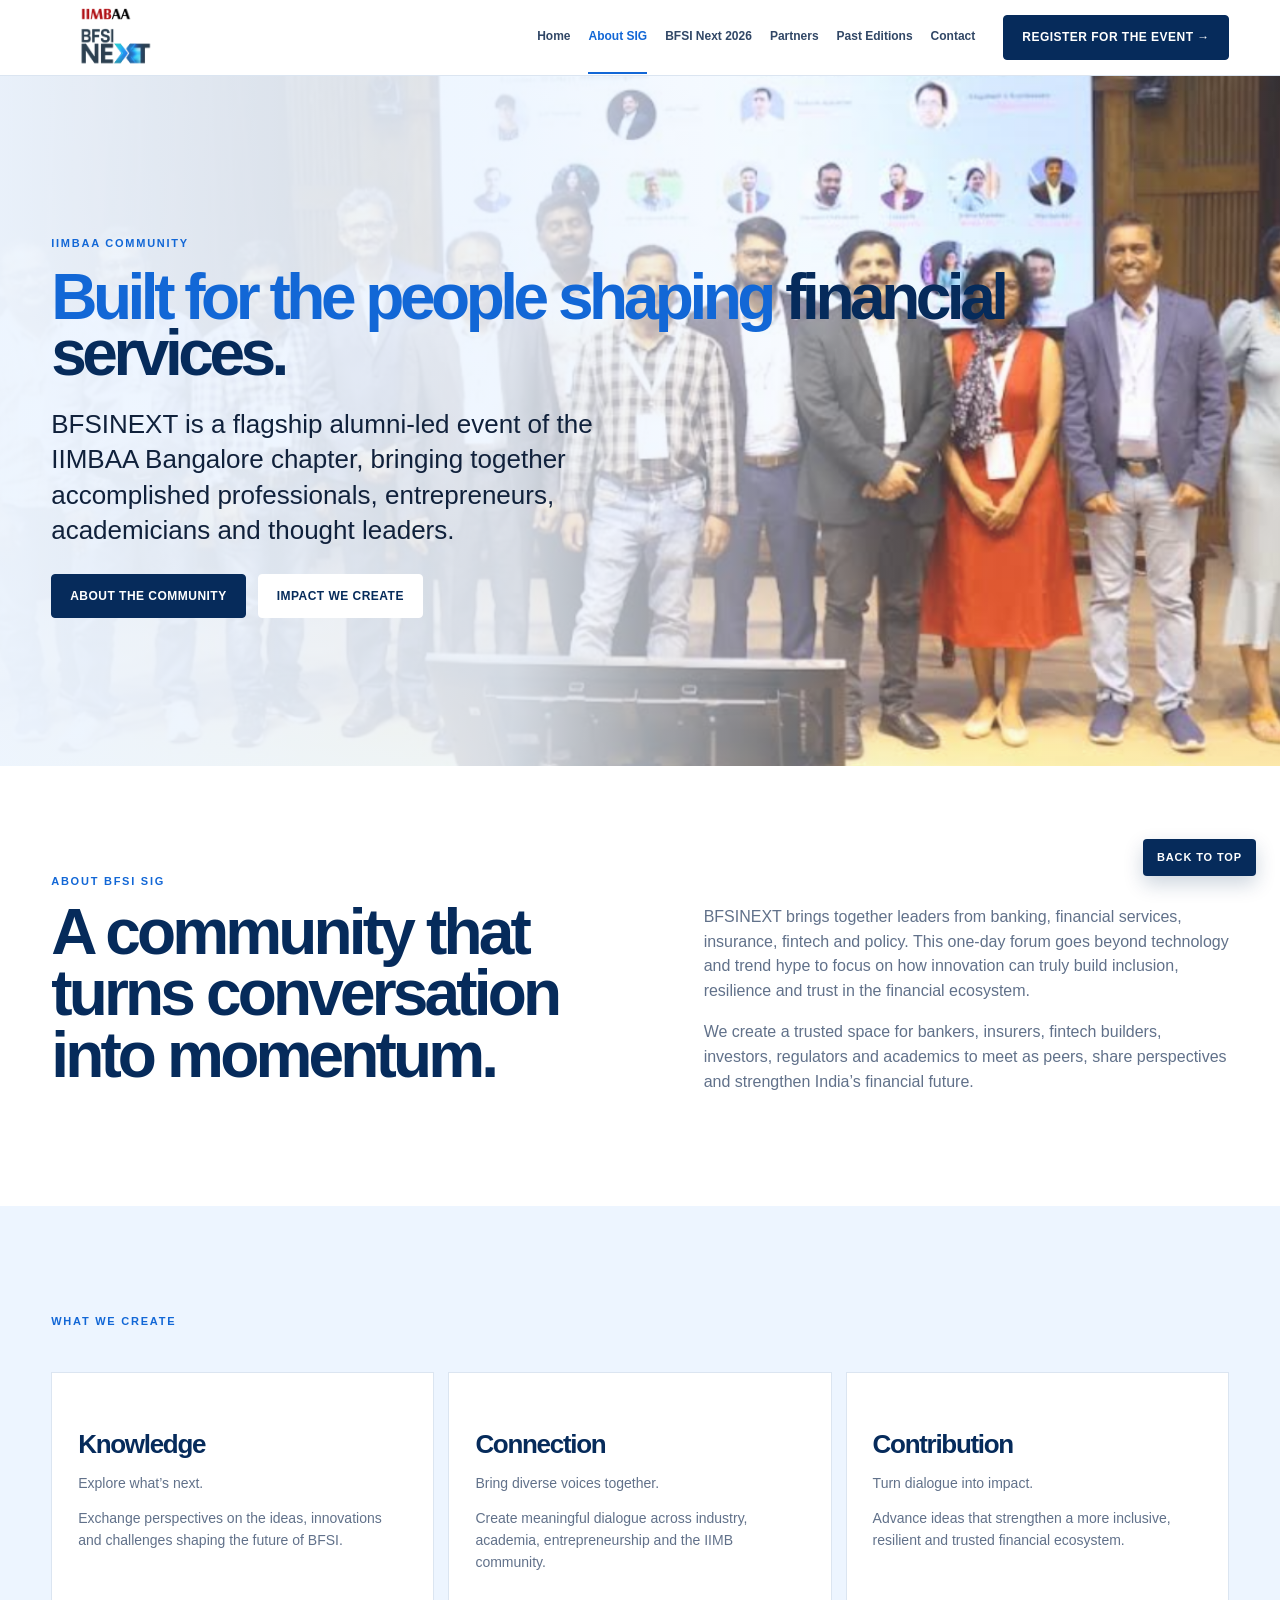
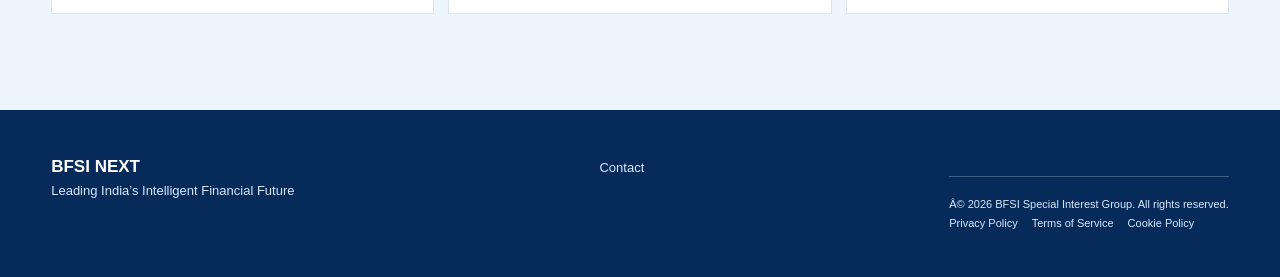
==== commit 41c7c9c5: "applied banner for about SIG" ====
--- a/about-sig.html
+++ b/about-sig.html
@@ -18,7 +18,9 @@
             href="join-sig.html#register">Join Community</a>
     </header>
     <main id="main">
-        <section class="page-hero">
+        <section class="hero">
+        <div class="hero__inner">
+        <div class="hero__copy">
             <div class="wrap">
                 <p class="eyebrow">IIMBAA COMMUNITY</p>
                 <h1><em>Built for the people shaping</em> financial services.</h1>
@@ -26,6 +28,8 @@
                     accomplished professionals, entrepreneurs, academicians and thought leaders.</p>
                 <div class="actions"><a class="button" href="#about-bfsi-sig">ABOUT THE COMMUNITY</a><a class="button button--light" href="#what-we-create">IMPACT WE CREATE</a></div>
             </div>
+        </div>
+        </div>
         </section>
             <section class="section" id="about-bfsi-sig">
             <div class="wrap split">
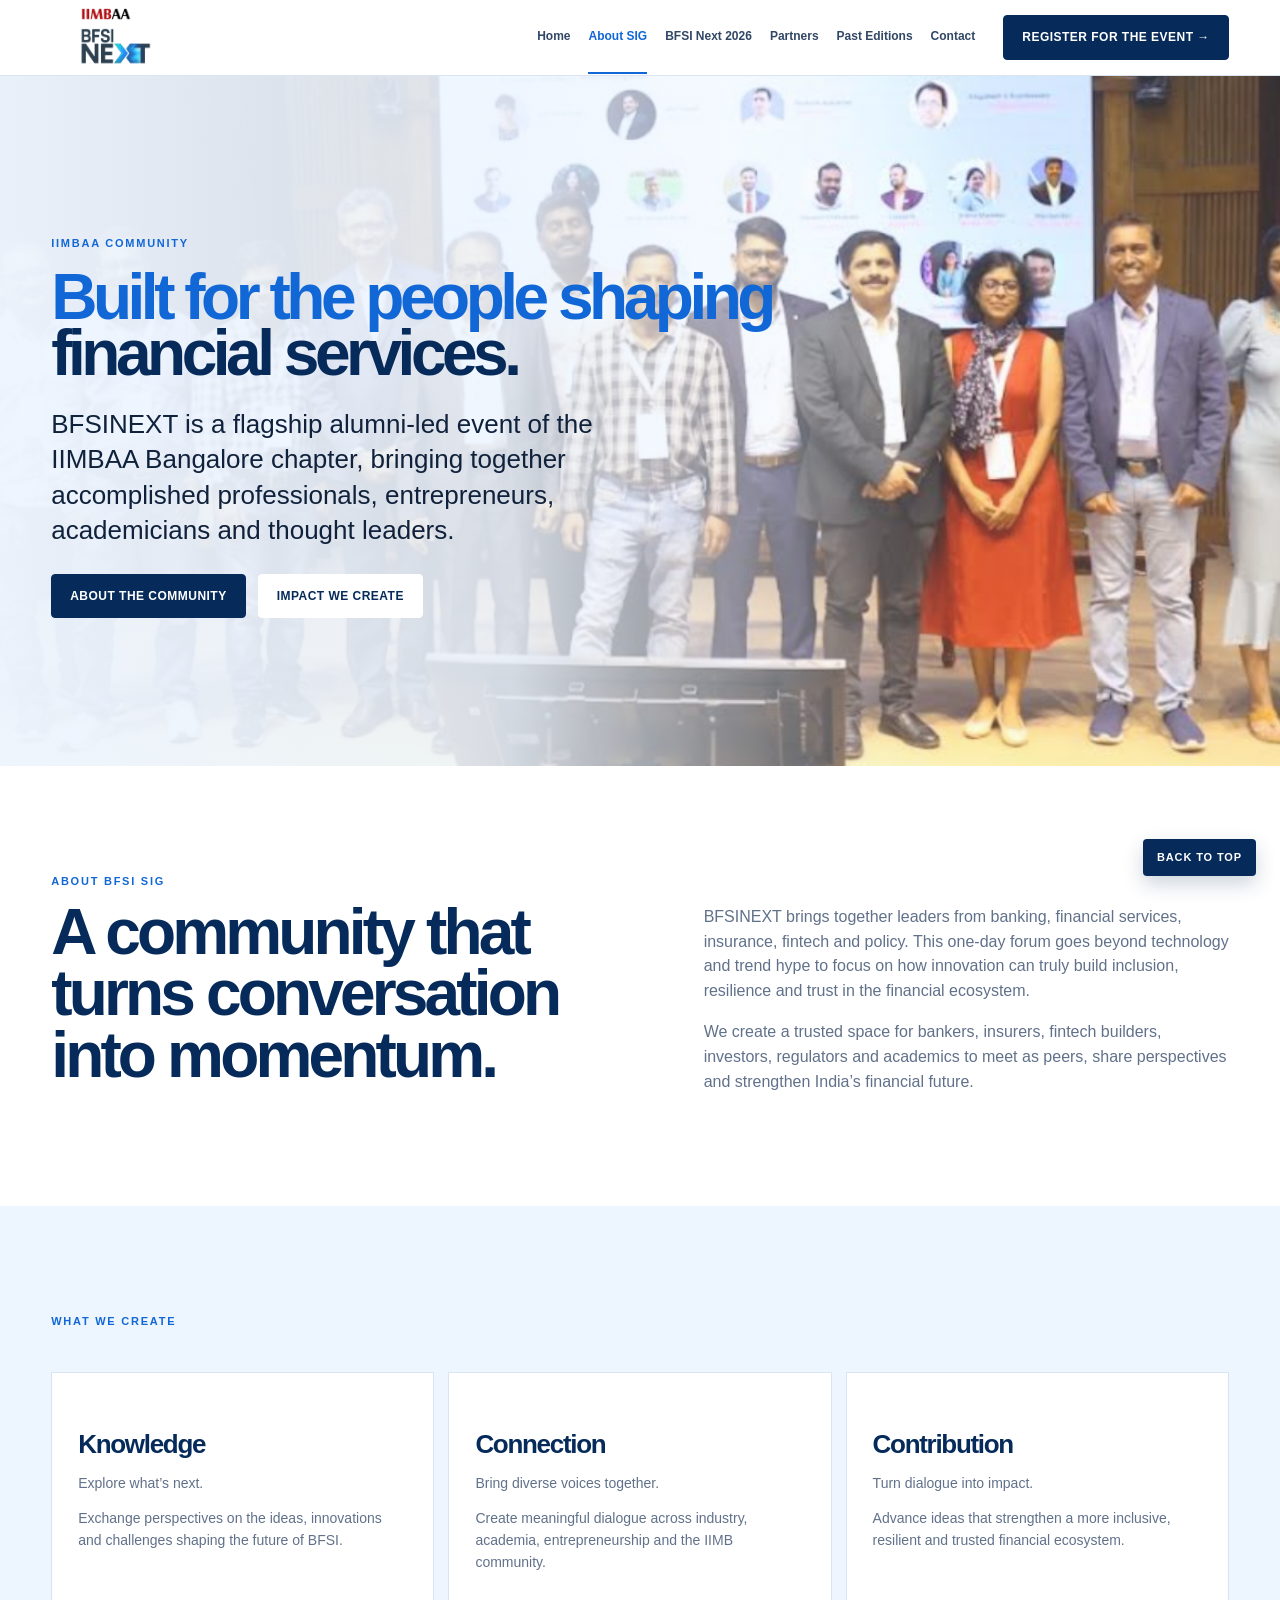
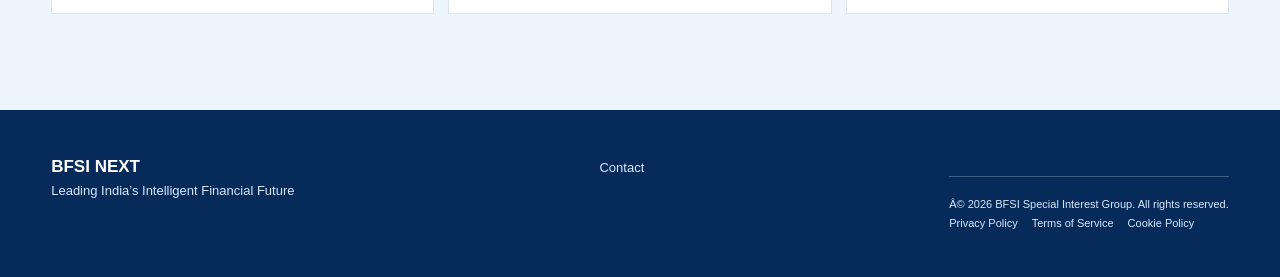
==== commit 5b604911: "updates to the hero and banner for the psat-editions html file" ====
--- a/about-sig.html
+++ b/about-sig.html
@@ -23,7 +23,7 @@
         <div class="hero__copy">
             <div class="wrap">
                 <p class="eyebrow">IIMBAA COMMUNITY</p>
-                <h1><em>Built for the people shaping</em> financial services.</h1>
+                <h1><em>Built for the people shaping <br/></em> financial services.</h1>
                 <p class="lead">BFSINEXT is a flagship alumni-led event of the IIMBAA Bangalore chapter, bringing together
                     accomplished professionals, entrepreneurs, academicians and thought leaders.</p>
                 <div class="actions"><a class="button" href="#about-bfsi-sig">ABOUT THE COMMUNITY</a><a class="button button--light" href="#what-we-create">IMPACT WE CREATE</a></div>
--- a/styles.css
+++ b/styles.css
@@ -16,4 +16,4 @@
 .site-header .logo{flex-direction:column!important;justify-content:center;gap:2px;height:64px!important}
 .site-header .logo img{max-height:40px!important}
 .site-header .logo::after{content:"";display:block;align-self:stretch;width:100%;height:18px;order:-1;background:url("assets/icons/IIMBAA-Logo.png?v=2") calc(50% - 9px) center/76px auto no-repeat}
-:root{--navy:#062b5b;--blue:#1267d6;--pale:#edf5ff;--ink:#10213b;--muted:#61718a;--line:#dbe5f1;--white:#fff;--max:1220px}*{box-sizing:border-box}html{scroll-behavior:smooth}body{margin:0;color:var(--ink);font:16px/1.55 Inter,Arial,sans-serif;background:#fff}a{color:inherit;text-decoration:none}img{max-width:100%;display:block}button,input,select{font:inherit}.skip{position:absolute;left:-999px}.skip:focus{left:16px;top:16px;z-index:99;background:#fff;padding:10px}.site-header{height:76px;position:sticky;top:0;z-index:20;background:rgba(255,255,255,.95);border-bottom:1px solid var(--line);display:flex;align-items:center;padding:0 max(24px,4vw);gap:28px}.logo{font-size:20px;font-weight:800;letter-spacing:-.06em;color:var(--navy);white-space:nowrap}.logo b{color:var(--blue)}.logo small{display:block;font-size:8px;letter-spacing:.12em;color:var(--muted)}.nav{margin-left:auto;display:flex;gap:18px;align-items:center;font-size:12px;font-weight:700;color:#314766}.nav a{padding:26px 0;border-bottom:2px solid transparent}.nav a:hover,.nav a[aria-current=page]{color:var(--blue);border-color:var(--blue)}.button{display:inline-flex;justify-content:center;align-items:center;gap:8px;padding:12px 18px;border:1px solid var(--navy);border-radius:4px;background:var(--navy);color:#fff;font-weight:750;font-size:12px;letter-spacing:.04em;text-transform:uppercase}.button:hover{background:var(--blue);border-color:var(--blue)}.button--light{background:#fff;color:var(--navy);border-color:#fff}.menu-toggle{display:none;margin-left:auto;border:0;background:none;color:var(--navy);font-size:24px}.eyebrow{color:var(--blue);font-size:11px;letter-spacing:.16em;font-weight:800;text-transform:uppercase}.hero{min-height:690px;position:relative;display:grid;align-items:center;background:var(--pale);overflow:hidden}.hero:before{content:"";position:absolute;inset:0;background:linear-gradient(90deg,rgba(237,245,255,.98) 0%,rgba(237,245,255,.88) 40%,rgba(237,245,255,.18) 74%),url('assets/images/hero-bfsi-next-2026.png') center/cover}.hero__inner,.wrap{width:min(var(--max),92vw);margin:auto;position:relative}.hero__copy{max-width:650px;padding:90px 0}.hero h1,.page-hero h1{font-size:clamp(54px,8vw,104px);letter-spacing:-.07em;line-height:.88;margin:17px 0 24px;color:var(--navy)}.hero h1 em,.page-hero h1 em{font-style:normal;color:var(--blue)}.lead{font-size:clamp(18px,2.1vw,26px);line-height:1.35;max-width:590px}.event-line{display:flex;gap:12px;align-items:center;margin:28px 0;font-weight:750;font-size:13px;letter-spacing:.09em}.event-line span{color:var(--blue)}.actions{display:flex;gap:12px;flex-wrap:wrap}.section{padding:96px 0}.section--pale{background:var(--pale)}.section-title{font-size:clamp(38px,5vw,64px);line-height:.96;letter-spacing:-.06em;color:var(--navy);margin:12px 0 24px}.split{display:grid;grid-template-columns:1.05fr .95fr;gap:72px;align-items:end}.muted{color:var(--muted)}.marquee{overflow:hidden;padding:28px 0;background:var(--navy)}.marquee__track{display:flex;width:max-content;gap:18px;animation:drift 70s linear infinite}.marquee:hover .marquee__track{animation-play-state:paused}.marquee figure{margin:0;width:220px;height:280px;overflow:hidden;border-radius:4px}.marquee figure:nth-child(3n){width:340px}.marquee img{height:100%;width:100%;object-fit:cover}@keyframes drift{to{transform:translateX(-50%)}}.stats{display:grid;grid-template-columns:repeat(4,1fr);gap:1px;background:var(--line);margin-top:40px}.stat{background:#fff;padding:26px}.stat b{display:block;color:var(--navy);font-size:36px;letter-spacing:-.06em}.stat span{font-size:12px;color:var(--muted)}.cards{display:grid;grid-template-columns:repeat(3,1fr);gap:14px;margin-top:42px}.card{border:1px solid var(--line);padding:26px;min-height:220px;background:#fff;transition:.2s}.card:hover{border-color:var(--blue);transform:translateY(-3px);box-shadow:0 12px 25px rgba(6,43,91,.09)}.card small{color:var(--blue);font-weight:800}.card h3{font-size:26px;line-height:1.05;letter-spacing:-.05em;margin:32px 0 12px;color:var(--navy)}.card p{font-size:14px;color:var(--muted)}.speaker-grid{display:grid;grid-template-columns:repeat(4,1fr);gap:15px;margin-top:38px}.speaker{border:1px solid var(--line);background:#fff}.speaker img{width:100%;aspect-ratio:4/4.5;object-fit:cover;filter:saturate(.78)}.speaker div{padding:16px}.speaker b{display:block;color:var(--navy)}.speaker small{color:var(--muted);font-size:12px}.archive-banner{min-height:440px;display:flex;align-items:end;background:linear-gradient(90deg,rgba(6,43,91,.92),rgba(6,43,91,.15)),url('assets/images/archive-2025.png') center/cover;color:#fff}.archive-banner .wrap{padding:55px 0}.archive-banner h2{font-size:clamp(44px,6vw,78px);line-height:.9;letter-spacing:-.07em;margin:12px 0}.page-hero{padding:100px 0 72px;background:var(--pale)}.page-hero h1{font-size:clamp(48px,7vw,88px);max-width:800px}.page-hero p{max-width:680px;font-size:19px;color:#425671}.prose{max-width:760px}.timeline{border-top:1px solid var(--line);margin-top:34px}.session{display:grid;grid-template-columns:150px 1fr 120px;gap:24px;border-bottom:1px solid var(--line);padding:22px 0}.session time,.tag{font-size:12px;color:var(--blue);font-weight:800}.session h3{margin:0;color:var(--navy)}.pill{display:inline-block;border:1px solid #b8cae0;border-radius:20px;padding:5px 10px;font-size:11px;color:#426080;background:#fff}.partners{display:grid;grid-template-columns:repeat(4,1fr);gap:14px;margin-top:32px}.partner{height:120px;display:grid;place-items:center;border:1px dashed #b8cae0;color:#7186a0;font-weight:800;letter-spacing:.08em;font-size:12px}.form{max-width:680px;display:grid;grid-template-columns:1fr 1fr;gap:16px}.form label{font-size:13px;font-weight:700}.form input,.form select{display:block;width:100%;margin-top:6px;padding:12px;border:1px solid #bdcce0;background:#fff}.form .full{grid-column:1/-1}.form .button{justify-self:start}.site-footer{background:var(--navy);color:#d7e7fb;padding:44px max(24px,4vw);display:flex;justify-content:space-between;gap:25px;font-size:13px}.site-footer b{color:#fff;font-size:17px}.site-footer a{display:block;margin:4px 0}.notice{padding:13px 16px;background:#fff7df;border-left:3px solid #e2a90b;color:#735819;font-size:13px}@media(max-width:980px){.nav{gap:10px;font-size:11px}.cards{grid-template-columns:repeat(2,1fr)}.speaker-grid{grid-template-columns:repeat(2,1fr)}}@media(max-width:760px){.site-header{height:66px}.menu-toggle{display:block}.nav{display:none;position:absolute;top:65px;left:0;right:0;background:#fff;border-bottom:1px solid var(--line);padding:12px 4vw;flex-direction:column;align-items:stretch}.nav.open{display:flex}.nav a{padding:9px 0}.site-header>.button{display:none}.hero{min-height:630px}.hero:before{background:linear-gradient(90deg,rgba(237,245,255,.97),rgba(237,245,255,.8)),url('assets/images/hero-bfsi-next-2026.png') center/cover}.split,.form{grid-template-columns:1fr;gap:28px}.stats{grid-template-columns:repeat(2,1fr)}.cards,.speaker-grid,.partners{grid-template-columns:1fr}.session{grid-template-columns:1fr;gap:7px}.section{padding:70px 0}.site-footer{display:block}.site-footer div+div{margin-top:22px}}@media(prefers-reduced-motion:reduce){*{scroll-behavior:auto!important;animation:none!important}}+:root{--navy:#062b5b;--blue:#1267d6;--pale:#edf5ff;--ink:#10213b;--muted:#61718a;--line:#dbe5f1;--white:#fff;--max:1220px}*{box-sizing:border-box}html{scroll-behavior:smooth}body{margin:0;color:var(--ink);font:16px/1.55 Inter,Arial,sans-serif;background:#fff}a{color:inherit;text-decoration:none}img{max-width:100%;display:block}button,input,select{font:inherit}.skip{position:absolute;left:-999px}.skip:focus{left:16px;top:16px;z-index:99;background:#fff;padding:10px}.site-header{height:76px;position:sticky;top:0;z-index:20;background:rgba(255,255,255,.95);border-bottom:1px solid var(--line);display:flex;align-items:center;padding:0 max(24px,4vw);gap:28px}.logo{font-size:20px;font-weight:800;letter-spacing:-.06em;color:var(--navy);white-space:nowrap}.logo b{color:var(--blue)}.logo small{display:block;font-size:8px;letter-spacing:.12em;color:var(--muted)}.nav{margin-left:auto;display:flex;gap:18px;align-items:center;font-size:12px;font-weight:700;color:#314766}.nav a{padding:26px 0;border-bottom:2px solid transparent}.nav a:hover,.nav a[aria-current=page]{color:var(--blue);border-color:var(--blue)}.button{display:inline-flex;justify-content:center;align-items:center;gap:8px;padding:12px 18px;border:1px solid var(--navy);border-radius:4px;background:var(--navy);color:#fff;font-weight:750;font-size:12px;letter-spacing:.04em;text-transform:uppercase}.button:hover{background:var(--blue);border-color:var(--blue)}.button--light{background:#fff;color:var(--navy);border-color:#fff}.menu-toggle{display:none;margin-left:auto;border:0;background:none;color:var(--navy);font-size:24px}.eyebrow{color:var(--blue);font-size:11px;letter-spacing:.16em;font-weight:800;text-transform:uppercase}.hero{min-height:690px;position:relative;display:grid;align-items:center;background:var(--pale);overflow:hidden}.hero:before{content:"";position:absolute;inset:0;background:linear-gradient(90deg,rgba(237,245,255,.98) 0%,rgba(237,245,255,.88) 40%,rgba(237,245,255,.18) 74%),url('assets/images/hero-bfsi-next-2026.png') center/cover}.hero__inner,.wrap{width:min(var(--max),92vw);margin:auto;position:relative}.hero__copy{max-width:650px;padding:90px 0}.hero h1,.page-hero h1{font-size:clamp(54px,8vw,104px);letter-spacing:-.07em;line-height:.88;margin:17px 0 24px;color:var(--navy)}.hero h1 em,.page-hero h1 em{font-style:normal;color:var(--blue)}.lead{font-size:clamp(18px,2.1vw,26px);line-height:1.35;max-width:590px}.event-line{display:flex;gap:12px;align-items:center;margin:28px 0;font-weight:750;font-size:13px;letter-spacing:.09em}.event-line span{color:var(--blue)}.actions{display:flex;gap:12px;flex-wrap:wrap}.section{padding:96px 0}.section--pale{background:var(--pale)}.section-title{font-size:clamp(38px,5vw,64px);line-height:.96;letter-spacing:-.06em;color:var(--navy);margin:12px 0 24px}.split{display:grid;grid-template-columns:1.05fr .95fr;gap:72px;align-items:end}.muted{color:var(--muted)}.marquee{overflow:hidden;padding:28px 0;background:var(--navy)}.marquee__track{display:flex;width:max-content;gap:18px;animation:drift 70s linear infinite}.marquee:hover .marquee__track{animation-play-state:paused}.marquee figure{margin:0;width:220px;height:280px;overflow:hidden;border-radius:4px}.marquee figure:nth-child(3n){width:340px}.marquee img{height:100%;width:100%;object-fit:cover}@keyframes drift{to{transform:translateX(-50%)}}.stats{display:grid;grid-template-columns:repeat(4,1fr);gap:1px;background:var(--line);margin-top:40px}.stat{background:#fff;padding:26px}.stat b{display:block;color:var(--navy);font-size:36px;letter-spacing:-.06em}.stat span{font-size:12px;color:var(--muted)}.cards{display:grid;grid-template-columns:repeat(3,1fr);gap:14px;margin-top:42px}.card{border:1px solid var(--line);padding:26px;min-height:220px;background:#fff;transition:.2s}.card:hover{border-color:var(--blue);transform:translateY(-3px);box-shadow:0 12px 25px rgba(6,43,91,.09)}.card small{color:var(--blue);font-weight:800}.card h3{font-size:26px;line-height:1.05;letter-spacing:-.05em;margin:32px 0 12px;color:var(--navy)}.card p{font-size:14px;color:var(--muted)}.speaker-grid{display:grid;grid-template-columns:repeat(4,1fr);gap:15px;margin-top:38px}.speaker{border:1px solid var(--line);background:#fff}.speaker img{width:100%;aspect-ratio:4/4.5;object-fit:cover;filter:saturate(.78)}.speaker div{padding:16px}.speaker b{display:block;color:var(--navy)}.speaker small{color:var(--muted);font-size:12px}.past-editions-hero{min-height:420px;position:relative;display:grid;align-items:center;overflow:hidden;background:var(--pale)}.past-editions-hero:before{content:"";position:absolute;inset:0;background:linear-gradient(90deg,rgba(237,245,255,.96) 0%,rgba(237,245,255,.88) 38%,rgba(237,245,255,.16) 72%),url('assets/images/hero-past-events.JPG') center/cover no-repeat}.past-editions-hero .wrap{position:relative;z-index:1;padding:80px 0}.past-editions-hero h1{font-size:clamp(48px,7vw,88px);letter-spacing:-.07em;line-height:.88;margin:17px 0 24px;color:var(--navy);max-width:800px}.past-editions-hero h1 em{font-style:normal;color:var(--blue)}.past-editions-hero p{max-width:680px;font-size:19px;color:#425671}.archive-banner{min-height:440px;display:flex;align-items:end;background:linear-gradient(90deg,rgba(6,43,91,.92),rgba(6,43,91,.15)),url('assets/images/archive-2025.png') center/cover;color:#fff}.archive-banner .wrap{padding:55px 0}.archive-banner h2{font-size:clamp(44px,6vw,78px);line-height:.9;letter-spacing:-.07em;margin:12px 0}.page-hero{padding:100px 0 72px;background:var(--pale)}.page-hero h1{font-size:clamp(48px,7vw,88px);max-width:800px}.page-hero p{max-width:680px;font-size:19px;color:#425671}.prose{max-width:760px}.timeline{border-top:1px solid var(--line);margin-top:34px}.session{display:grid;grid-template-columns:150px 1fr 120px;gap:24px;border-bottom:1px solid var(--line);padding:22px 0}.session time,.tag{font-size:12px;color:var(--blue);font-weight:800}.session h3{margin:0;color:var(--navy)}.pill{display:inline-block;border:1px solid #b8cae0;border-radius:20px;padding:5px 10px;font-size:11px;color:#426080;background:#fff}.partners{display:grid;grid-template-columns:repeat(4,1fr);gap:14px;margin-top:32px}.partner{height:120px;display:grid;place-items:center;border:1px dashed #b8cae0;color:#7186a0;font-weight:800;letter-spacing:.08em;font-size:12px}.form{max-width:680px;display:grid;grid-template-columns:1fr 1fr;gap:16px}.form label{font-size:13px;font-weight:700}.form input,.form select{display:block;width:100%;margin-top:6px;padding:12px;border:1px solid #bdcce0;background:#fff}.form .full{grid-column:1/-1}.form .button{justify-self:start}.site-footer{background:var(--navy);color:#d7e7fb;padding:44px max(24px,4vw);display:flex;justify-content:space-between;gap:25px;font-size:13px}.site-footer b{color:#fff;font-size:17px}.site-footer a{display:block;margin:4px 0}.notice{padding:13px 16px;background:#fff7df;border-left:3px solid #e2a90b;color:#735819;font-size:13px}@media(max-width:980px){.nav{gap:10px;font-size:11px}.cards{grid-template-columns:repeat(2,1fr)}.speaker-grid{grid-template-columns:repeat(2,1fr)}}@media(max-width:760px){.site-header{height:66px}.menu-toggle{display:block}.nav{display:none;position:absolute;top:65px;left:0;right:0;background:#fff;border-bottom:1px solid var(--line);padding:12px 4vw;flex-direction:column;align-items:stretch}.nav.open{display:flex}.nav a{padding:9px 0}.site-header>.button{display:none}.hero{min-height:630px}.hero:before{background:linear-gradient(90deg,rgba(237,245,255,.97),rgba(237,245,255,.8)),url('assets/images/hero-bfsi-next-2026.png') center/cover}.split,.form{grid-template-columns:1fr;gap:28px}.stats{grid-template-columns:repeat(2,1fr)}.cards,.speaker-grid,.partners{grid-template-columns:1fr}.session{grid-template-columns:1fr;gap:7px}.section{padding:70px 0}.site-footer{display:block}.site-footer div+div{margin-top:22px}}@media(prefers-reduced-motion:reduce){*{scroll-behavior:auto!important;animation:none!important}}
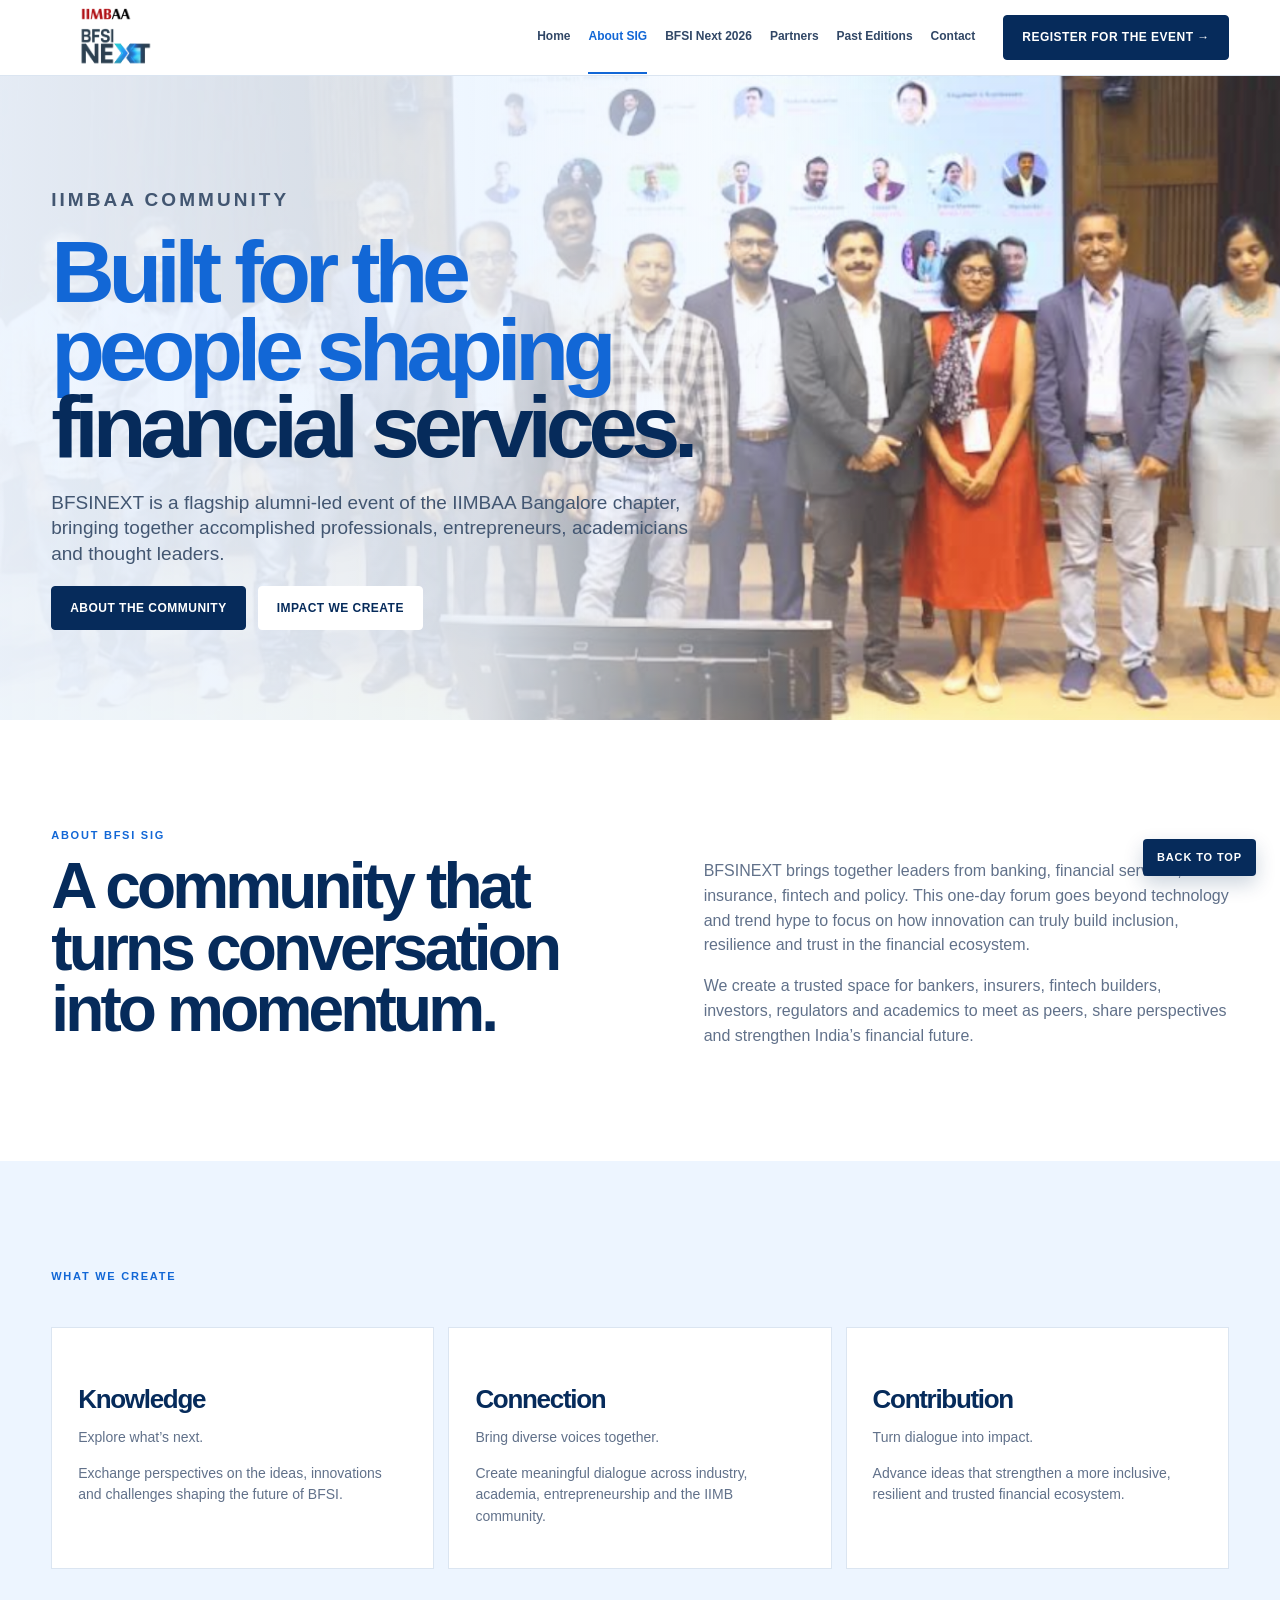
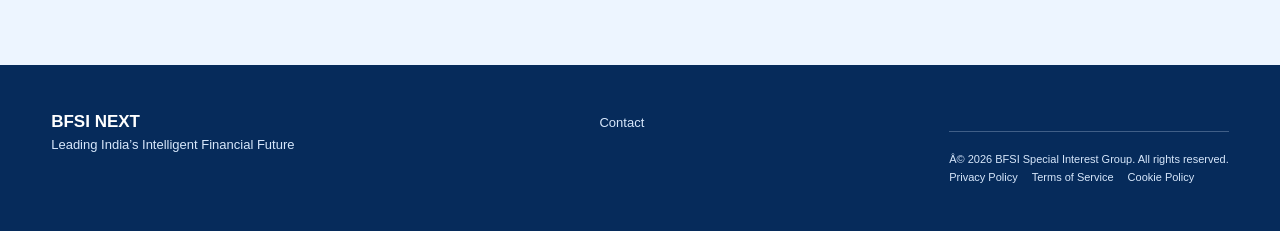
==== commit c1936e1f: "Fixed issues related to main index and aboutsig styling" ====
--- a/about-sig.html
+++ b/about-sig.html
@@ -14,21 +14,18 @@
         <nav class="nav"><a href="index.html">Home</a><a aria-current="page" href="about-sig.html">About SIG</a><a
                 href="bfsinext-2026.html">BFSI Next 2026</a><a href="bfsinext-2026.html#agenda">Agenda</a><a
                 href="bfsinext-2026.html#speakers">Speakers</a><a href="partners.html">Partners</a><a
-                href="past-editions.html">Past Editions</a><a href="join-sig.html">Contact</a></nav><a class="button"
-            href="join-sig.html#register">Join Community</a>
+                href="past-editions.html">Past Editions</a><a href="join-sig.html">Contact</a></nav> <a class="button" href="https://iimbaa.com/events/22305" target="_blank"></a>
     </header>
     <main id="main">
-        <section class="hero">
+        <section class="main-aboutsig-hero">
         <div class="hero__inner">
         <div class="hero__copy">
-            <div class="wrap">
                 <p class="eyebrow">IIMBAA COMMUNITY</p>
                 <h1><em>Built for the people shaping <br/></em> financial services.</h1>
                 <p class="lead">BFSINEXT is a flagship alumni-led event of the IIMBAA Bangalore chapter, bringing together
                     accomplished professionals, entrepreneurs, academicians and thought leaders.</p>
                 <div class="actions"><a class="button" href="#about-bfsi-sig">ABOUT THE COMMUNITY</a><a class="button button--light" href="#what-we-create">IMPACT WE CREATE</a></div>
             </div>
-        </div>
         </div>
         </section>
             <section class="section" id="about-bfsi-sig">
--- a/styles.css
+++ b/styles.css
@@ -1,19 +1,1041 @@
-.metrics-banner{background:linear-gradient(110deg,#eef6ff 0%,#f4fbfa 100%);border-top:1px solid var(--line);border-bottom:1px solid var(--line)}.metrics-banner__inner{max-width:var(--max);margin:0 auto;padding:36px max(24px,4vw) 40px;display:grid;grid-template-columns:repeat(3,1fr);gap:24px;text-align:center}.metric{color:#385577}.metric__icon{width:38px;height:38px;margin:0 auto 8px;display:block;fill:none;stroke:var(--blue);stroke-width:1.8;stroke-linecap:round;stroke-linejoin:round}.metric__icon--green{stroke:#12a052}.metric:nth-child(3) .metric__icon{fill:var(--blue);stroke:none;width:46px;height:46px}.metric strong{display:block;color:var(--ink);font-size:38px;line-height:1.05;font-weight:800}.metric span{display:block;margin-top:6px;font-size:17px;letter-spacing:.01em}@media(max-width:760px){.metrics-banner__inner{grid-template-columns:1fr;gap:28px}}
-.speaker img[src$="Speaker_23.jpg"],.speaker img[src$="Speaker_24.jpg"],.speaker img[src$="Speaker_25.JPG"],.speaker img[src$="Speaker_26.jpg"],.speaker img[src$="Speaker_29.jpg"],.speaker img[src$="Speaker_31.jpg"]{object-fit:contain;background:#fff}
-@media(min-width:981px){.speaker:nth-last-child(2){grid-column:2}.speaker:last-child{grid-column:3}}
-.metrics-banner .metric__icon{object-fit:contain;fill:none;stroke:none}.metrics-banner .metric__icon--wide{width:46px;height:46px}
-.agenda-image{max-width:650px;margin:32px auto 0;padding:12px;background:#fff;border:1px solid var(--line);box-shadow:0 12px 28px rgba(6,43,91,.08)}.agenda-image img{width:100%;height:auto}
-.agenda-section .eyebrow,.agenda-section .section-title{text-align:center}
-.section.agenda-section,.section#speakers{padding-top:40px}
-.section#speakers .section-title{text-align:center}
-.speaker div{padding:20px 16px;text-align:center}
-.speaker b{display:block;color:var(--navy);font-size:20px;font-weight:500;line-height:1.35}
-.speaker small{display:block;margin-top:5px;color:#385577;font-size:18px;line-height:1.4}
-.button.mobile-register{display:none}
-@media(max-width:760px){.button.mobile-register{display:inline-flex}}
-.back-to-top{position:fixed;right:24px;bottom:24px;z-index:10;padding:10px 14px;border-radius:4px;background:var(--navy);color:#fff;font-size:11px;font-weight:800;letter-spacing:.08em;text-transform:uppercase;box-shadow:0 8px 20px rgba(6,43,91,.2)}
-.eyebrow.summit-label{text-transform:none}
-.site-header .logo{flex-direction:column!important;justify-content:center;gap:2px;height:64px!important}
-.site-header .logo img{max-height:40px!important}
-.site-header .logo::after{content:"";display:block;align-self:stretch;width:100%;height:18px;order:-1;background:url("assets/icons/IIMBAA-Logo.png?v=2") calc(50% - 9px) center/76px auto no-repeat}
-:root{--navy:#062b5b;--blue:#1267d6;--pale:#edf5ff;--ink:#10213b;--muted:#61718a;--line:#dbe5f1;--white:#fff;--max:1220px}*{box-sizing:border-box}html{scroll-behavior:smooth}body{margin:0;color:var(--ink);font:16px/1.55 Inter,Arial,sans-serif;background:#fff}a{color:inherit;text-decoration:none}img{max-width:100%;display:block}button,input,select{font:inherit}.skip{position:absolute;left:-999px}.skip:focus{left:16px;top:16px;z-index:99;background:#fff;padding:10px}.site-header{height:76px;position:sticky;top:0;z-index:20;background:rgba(255,255,255,.95);border-bottom:1px solid var(--line);display:flex;align-items:center;padding:0 max(24px,4vw);gap:28px}.logo{font-size:20px;font-weight:800;letter-spacing:-.06em;color:var(--navy);white-space:nowrap}.logo b{color:var(--blue)}.logo small{display:block;font-size:8px;letter-spacing:.12em;color:var(--muted)}.nav{margin-left:auto;display:flex;gap:18px;align-items:center;font-size:12px;font-weight:700;color:#314766}.nav a{padding:26px 0;border-bottom:2px solid transparent}.nav a:hover,.nav a[aria-current=page]{color:var(--blue);border-color:var(--blue)}.button{display:inline-flex;justify-content:center;align-items:center;gap:8px;padding:12px 18px;border:1px solid var(--navy);border-radius:4px;background:var(--navy);color:#fff;font-weight:750;font-size:12px;letter-spacing:.04em;text-transform:uppercase}.button:hover{background:var(--blue);border-color:var(--blue)}.button--light{background:#fff;color:var(--navy);border-color:#fff}.menu-toggle{display:none;margin-left:auto;border:0;background:none;color:var(--navy);font-size:24px}.eyebrow{color:var(--blue);font-size:11px;letter-spacing:.16em;font-weight:800;text-transform:uppercase}.hero{min-height:690px;position:relative;display:grid;align-items:center;background:var(--pale);overflow:hidden}.hero:before{content:"";position:absolute;inset:0;background:linear-gradient(90deg,rgba(237,245,255,.98) 0%,rgba(237,245,255,.88) 40%,rgba(237,245,255,.18) 74%),url('assets/images/hero-bfsi-next-2026.png') center/cover}.hero__inner,.wrap{width:min(var(--max),92vw);margin:auto;position:relative}.hero__copy{max-width:650px;padding:90px 0}.hero h1,.page-hero h1{font-size:clamp(54px,8vw,104px);letter-spacing:-.07em;line-height:.88;margin:17px 0 24px;color:var(--navy)}.hero h1 em,.page-hero h1 em{font-style:normal;color:var(--blue)}.lead{font-size:clamp(18px,2.1vw,26px);line-height:1.35;max-width:590px}.event-line{display:flex;gap:12px;align-items:center;margin:28px 0;font-weight:750;font-size:13px;letter-spacing:.09em}.event-line span{color:var(--blue)}.actions{display:flex;gap:12px;flex-wrap:wrap}.section{padding:96px 0}.section--pale{background:var(--pale)}.section-title{font-size:clamp(38px,5vw,64px);line-height:.96;letter-spacing:-.06em;color:var(--navy);margin:12px 0 24px}.split{display:grid;grid-template-columns:1.05fr .95fr;gap:72px;align-items:end}.muted{color:var(--muted)}.marquee{overflow:hidden;padding:28px 0;background:var(--navy)}.marquee__track{display:flex;width:max-content;gap:18px;animation:drift 70s linear infinite}.marquee:hover .marquee__track{animation-play-state:paused}.marquee figure{margin:0;width:220px;height:280px;overflow:hidden;border-radius:4px}.marquee figure:nth-child(3n){width:340px}.marquee img{height:100%;width:100%;object-fit:cover}@keyframes drift{to{transform:translateX(-50%)}}.stats{display:grid;grid-template-columns:repeat(4,1fr);gap:1px;background:var(--line);margin-top:40px}.stat{background:#fff;padding:26px}.stat b{display:block;color:var(--navy);font-size:36px;letter-spacing:-.06em}.stat span{font-size:12px;color:var(--muted)}.cards{display:grid;grid-template-columns:repeat(3,1fr);gap:14px;margin-top:42px}.card{border:1px solid var(--line);padding:26px;min-height:220px;background:#fff;transition:.2s}.card:hover{border-color:var(--blue);transform:translateY(-3px);box-shadow:0 12px 25px rgba(6,43,91,.09)}.card small{color:var(--blue);font-weight:800}.card h3{font-size:26px;line-height:1.05;letter-spacing:-.05em;margin:32px 0 12px;color:var(--navy)}.card p{font-size:14px;color:var(--muted)}.speaker-grid{display:grid;grid-template-columns:repeat(4,1fr);gap:15px;margin-top:38px}.speaker{border:1px solid var(--line);background:#fff}.speaker img{width:100%;aspect-ratio:4/4.5;object-fit:cover;filter:saturate(.78)}.speaker div{padding:16px}.speaker b{display:block;color:var(--navy)}.speaker small{color:var(--muted);font-size:12px}.past-editions-hero{min-height:420px;position:relative;display:grid;align-items:center;overflow:hidden;background:var(--pale)}.past-editions-hero:before{content:"";position:absolute;inset:0;background:linear-gradient(90deg,rgba(237,245,255,.96) 0%,rgba(237,245,255,.88) 38%,rgba(237,245,255,.16) 72%),url('assets/images/hero-past-events.JPG') center/cover no-repeat}.past-editions-hero .wrap{position:relative;z-index:1;padding:80px 0}.past-editions-hero h1{font-size:clamp(48px,7vw,88px);letter-spacing:-.07em;line-height:.88;margin:17px 0 24px;color:var(--navy);max-width:800px}.past-editions-hero h1 em{font-style:normal;color:var(--blue)}.past-editions-hero p{max-width:680px;font-size:19px;color:#425671}.archive-banner{min-height:440px;display:flex;align-items:end;background:linear-gradient(90deg,rgba(6,43,91,.92),rgba(6,43,91,.15)),url('assets/images/archive-2025.png') center/cover;color:#fff}.archive-banner .wrap{padding:55px 0}.archive-banner h2{font-size:clamp(44px,6vw,78px);line-height:.9;letter-spacing:-.07em;margin:12px 0}.page-hero{padding:100px 0 72px;background:var(--pale)}.page-hero h1{font-size:clamp(48px,7vw,88px);max-width:800px}.page-hero p{max-width:680px;font-size:19px;color:#425671}.prose{max-width:760px}.timeline{border-top:1px solid var(--line);margin-top:34px}.session{display:grid;grid-template-columns:150px 1fr 120px;gap:24px;border-bottom:1px solid var(--line);padding:22px 0}.session time,.tag{font-size:12px;color:var(--blue);font-weight:800}.session h3{margin:0;color:var(--navy)}.pill{display:inline-block;border:1px solid #b8cae0;border-radius:20px;padding:5px 10px;font-size:11px;color:#426080;background:#fff}.partners{display:grid;grid-template-columns:repeat(4,1fr);gap:14px;margin-top:32px}.partner{height:120px;display:grid;place-items:center;border:1px dashed #b8cae0;color:#7186a0;font-weight:800;letter-spacing:.08em;font-size:12px}.form{max-width:680px;display:grid;grid-template-columns:1fr 1fr;gap:16px}.form label{font-size:13px;font-weight:700}.form input,.form select{display:block;width:100%;margin-top:6px;padding:12px;border:1px solid #bdcce0;background:#fff}.form .full{grid-column:1/-1}.form .button{justify-self:start}.site-footer{background:var(--navy);color:#d7e7fb;padding:44px max(24px,4vw);display:flex;justify-content:space-between;gap:25px;font-size:13px}.site-footer b{color:#fff;font-size:17px}.site-footer a{display:block;margin:4px 0}.notice{padding:13px 16px;background:#fff7df;border-left:3px solid #e2a90b;color:#735819;font-size:13px}@media(max-width:980px){.nav{gap:10px;font-size:11px}.cards{grid-template-columns:repeat(2,1fr)}.speaker-grid{grid-template-columns:repeat(2,1fr)}}@media(max-width:760px){.site-header{height:66px}.menu-toggle{display:block}.nav{display:none;position:absolute;top:65px;left:0;right:0;background:#fff;border-bottom:1px solid var(--line);padding:12px 4vw;flex-direction:column;align-items:stretch}.nav.open{display:flex}.nav a{padding:9px 0}.site-header>.button{display:none}.hero{min-height:630px}.hero:before{background:linear-gradient(90deg,rgba(237,245,255,.97),rgba(237,245,255,.8)),url('assets/images/hero-bfsi-next-2026.png') center/cover}.split,.form{grid-template-columns:1fr;gap:28px}.stats{grid-template-columns:repeat(2,1fr)}.cards,.speaker-grid,.partners{grid-template-columns:1fr}.session{grid-template-columns:1fr;gap:7px}.section{padding:70px 0}.site-footer{display:block}.site-footer div+div{margin-top:22px}}@media(prefers-reduced-motion:reduce){*{scroll-behavior:auto!important;animation:none!important}}+.metrics-banner {
+  background: linear-gradient(110deg,#eef6ff 0%,#f4fbfa 100%);
+  border-top: 1px solid var(--line);
+  border-bottom: 1px solid var(--line)
+}
+
+.metrics-banner__inner {
+  max-width: var(--max);
+  margin: 0 auto;
+  padding: 36px max(24px,4vw) 40px;
+  display: grid;
+  grid-template-columns: repeat(3,1fr);
+  gap: 24px;
+  text-align: center
+}
+
+.metric {
+  color: #385577
+}
+
+.metric__icon {
+  width: 38px;
+  height: 38px;
+  margin: 0 auto 8px;
+  display: block;
+  fill: none;
+  stroke: var(--blue);
+  stroke-width: 1.8;
+  stroke-linecap: round;
+  stroke-linejoin: round
+}
+
+.metric__icon--green {
+  stroke: #12a052
+}
+
+.metric:nth-child(3) .metric__icon {
+  fill: var(--blue);
+  stroke: none;
+  width: 46px;
+  height: 46px
+}
+
+.metric strong {
+  display: block;
+  color: var(--ink);
+  font-size: 38px;
+  line-height: 1.05;
+  font-weight: 800
+}
+
+.metric span {
+  display: block;
+  margin-top: 6px;
+  font-size: 17px;
+  letter-spacing: .01em
+}
+
+@media(max-width:760px) {
+  .metrics-banner__inner {
+    grid-template-columns: 1fr;
+    gap: 28px
+  }
+}
+
+.speaker img[src$="Speaker_23.jpg"],.speaker img[src$="Speaker_24.jpg"],.speaker img[src$="Speaker_25.JPG"],.speaker img[src$="Speaker_26.jpg"],.speaker img[src$="Speaker_29.jpg"],.speaker img[src$="Speaker_31.jpg"] {
+  object-fit: contain;
+  background: #fff
+}
+
+@media(min-width:981px) {
+  .speaker:nth-last-child(2) {
+    grid-column: 2
+  }
+  .speaker:last-child {
+    grid-column: 3
+  }
+}
+
+.metrics-banner .metric__icon {
+  object-fit: contain;
+  fill: none;
+  stroke: none
+}
+
+.metrics-banner .metric__icon--wide {
+  width: 46px;
+  height: 46px
+}
+
+.agenda-image {
+  max-width: 650px;
+  margin: 32px auto 0;
+  padding: 12px;
+  background: #fff;
+  border: 1px solid var(--line);
+  box-shadow: 0 12px 28px rgba(6,43,91,.08)
+}
+
+.agenda-image img {
+  width: 100%;
+  height: auto
+}
+
+.agenda-section .eyebrow,.agenda-section .section-title {
+  text-align: center
+}
+
+.section.agenda-section,.section#speakers {
+  padding-top: 40px
+}
+
+.section#speakers .section-title {
+  text-align: center
+}
+
+.speaker div {
+  padding: 20px 16px;
+  text-align: center
+}
+
+.speaker b {
+  display: block;
+  color: var(--navy);
+  font-size: 20px;
+  font-weight: 500;
+  line-height: 1.35
+}
+
+.speaker small {
+  display: block;
+  margin-top: 5px;
+  color: #385577;
+  font-size: 18px;
+  line-height: 1.4
+}
+
+.button.mobile-register {
+  display: none
+}
+
+@media(max-width:760px) {
+  .button.mobile-register {
+    display: inline-flex
+  }
+}
+
+.back-to-top {
+  position: fixed;
+  right: 24px;
+  bottom: 24px;
+  z-index: 10;
+  padding: 10px 14px;
+  border-radius: 4px;
+  background: var(--navy);
+  color: #fff;
+  font-size: 11px;
+  font-weight: 800;
+  letter-spacing: .08em;
+  text-transform: uppercase;
+  box-shadow: 0 8px 20px rgba(6,43,91,.2)
+}
+
+.eyebrow.summit-label {
+  text-transform: none
+}
+
+.site-header .logo {
+  flex-direction: column!important;
+  justify-content: center;
+  gap: 2px;
+  height: 64px!important
+}
+
+.site-header .logo img {
+  max-height: 40px!important
+}
+
+.site-header .logo::after {
+  content: "";
+  display: block;
+  align-self: stretch;
+  width: 100%;
+  height: 18px;
+  order: -1;
+  background: url("assets/icons/IIMBAA-Logo.png?v=2") calc(50% - 9px) center/76px auto no-repeat
+}
+
+:root {
+  --navy: #062b5b;
+  --blue: #1267d6;
+  --pale: #edf5ff;
+  --ink: #10213b;
+  --muted: #61718a;
+  --line: #dbe5f1;
+  --white: #fff;
+  --max: 1220px
+}
+
+* {
+  box-sizing: border-box
+}
+
+html {
+  scroll-behavior: smooth
+}
+
+body {
+  margin: 0;
+  color: var(--ink);
+  font: 16px/1.55 Inter,Arial,sans-serif;
+  background: #fff
+}
+
+a {
+  color: inherit;
+  text-decoration: none
+}
+
+img {
+  max-width: 100%;
+  display: block
+}
+
+button,input,select {
+  font: inherit
+}
+
+.skip {
+  position: absolute;
+  left: -999px
+}
+
+.skip:focus {
+  left: 16px;
+  top: 16px;
+  z-index: 99;
+  background: #fff;
+  padding: 10px
+}
+
+.site-header {
+  height: 76px;
+  position: sticky;
+  top: 0;
+  z-index: 20;
+  background: rgba(255,255,255,.95);
+  border-bottom: 1px solid var(--line);
+  display: flex;
+  align-items: center;
+  padding: 0 max(24px,4vw);
+  gap: 28px
+}
+
+.logo {
+  font-size: 20px;
+  font-weight: 800;
+  letter-spacing: -.06em;
+  color: var(--navy);
+  white-space: nowrap
+}
+
+.logo b {
+  color: var(--blue)
+}
+
+.logo small {
+  display: block;
+  font-size: 8px;
+  letter-spacing: .12em;
+  color: var(--muted)
+}
+
+.nav {
+  margin-left: auto;
+  display: flex;
+  gap: 18px;
+  align-items: center;
+  font-size: 12px;
+  font-weight: 700;
+  color: #314766
+}
+
+.nav a {
+  padding: 26px 0;
+  border-bottom: 2px solid transparent
+}
+
+.nav a:hover,.nav a[aria-current=page] {
+  color: var(--blue);
+  border-color: var(--blue)
+}
+
+.button {
+  display: inline-flex;
+  justify-content: center;
+  align-items: center;
+  gap: 8px;
+  padding: 12px 18px;
+  border: 1px solid var(--navy);
+  border-radius: 4px;
+  background: var(--navy);
+  color: #fff;
+  font-weight: 750;
+  font-size: 12px;
+  letter-spacing: .04em;
+  text-transform: uppercase
+}
+
+.button:hover {
+  background: var(--blue);
+  border-color: var(--blue)
+}
+
+.button--light {
+  background: #fff;
+  color: var(--navy);
+  border-color: #fff
+}
+
+.partners {
+  display: grid;
+  grid-template-columns: repeat(4,minmax(0,1fr));
+  gap: 0;
+  margin-top: 32px
+}
+
+.partner {
+  display: flex;
+  align-items: center;
+  justify-content: center;
+  background: #fff;
+  border: 1px solid rgba(18,103,214,.18);
+  overflow: hidden;
+  min-height: 220px;
+  padding: 18px
+}
+
+.partner img {
+  display: block;
+  width: 100%;
+  height: 100%;
+  max-height: 220px;
+  object-fit: contain;
+  object-position: center;
+  background: transparent
+}
+
+.partner:nth-child(2) {
+  background: #0e7dd8
+}
+
+.partner:nth-child(3) {
+  background: #e51b1c
+}
+
+.partner:nth-child(2) img,.partner:nth-child(3) img {
+  object-fit: cover
+}
+
+.menu-toggle {
+  display: none;
+  margin-left: auto;
+  border: 0;
+  background: none;
+  color: var(--navy);
+  font-size: 24px
+}
+
+.eyebrow {
+  color: var(--blue);
+  font-size: 11px;
+  letter-spacing: .16em;
+  font-weight: 800;
+  
+}
+
+.hero {
+  min-height: 690px;
+  position: relative;
+  display: grid;
+  align-items: center;
+  background: var(--pale);
+  overflow: hidden
+}
+
+.hero:before {
+  content: "";
+  position: absolute;
+  inset: 0;
+  background: linear-gradient(90deg,rgba(237,245,255,.98) 0%,rgba(237,245,255,.88) 40%,rgba(237,245,255,.18) 74%),url('assets/images/hero-bfsi-next-2026.png') center/cover
+}
+
+.hero__inner,.wrap {
+  width: min(var(--max),92vw);
+  margin: auto;
+  position: relative
+}
+
+.hero__copy {
+  max-width: 650px;
+  padding: 90px 0
+}
+
+.hero h1,.page-hero h1 {
+  font-size: clamp(54px,8vw,104px);
+  letter-spacing: -.07em;
+  line-height: .88;
+  margin: 17px 0 24px;
+  color: var(--navy)
+}
+
+.hero h1 em,.page-hero h1 em {
+  font-style: normal;
+  color: var(--blue)
+}
+
+.lead {
+  font-size: clamp(18px,2.1vw,26px);
+  line-height: 1.35;
+  max-width: 590px
+}
+
+.event-line {
+  display: flex;
+  gap: 12px;
+  align-items: center;
+  margin: 28px 0;
+  font-weight: 750;
+  font-size: 13px;
+  letter-spacing: .09em
+}
+
+.event-line span {
+  color: var(--blue)
+}
+
+.actions {
+  display: flex;
+  gap: 12px;
+  flex-wrap: wrap
+}
+
+.section {
+  padding: 96px 0
+}
+
+.section--pale {
+  background: var(--pale)
+}
+
+.section-title {
+  font-size: clamp(38px,5vw,64px);
+  line-height: .96;
+  letter-spacing: -.06em;
+  color: var(--navy);
+  margin: 12px 0 24px
+}
+
+.split {
+  display: grid;
+  grid-template-columns: 1.05fr .95fr;
+  gap: 72px;
+  align-items: end
+}
+
+.muted {
+  color: var(--muted)
+}
+
+.marquee {
+  overflow: hidden;
+  padding: 28px 0;
+  background: var(--navy)
+}
+
+.marquee__track {
+  display: flex;
+  width: max-content;
+  gap: 18px;
+  animation: drift 70s linear infinite
+}
+
+.marquee:hover .marquee__track {
+  animation-play-state: paused
+}
+
+.marquee figure {
+  margin: 0;
+  width: 220px;
+  height: 280px;
+  overflow: hidden;
+  border-radius: 4px
+}
+
+.marquee figure:nth-child(3n) {
+  width: 340px
+}
+
+.marquee img {
+  height: 100%;
+  width: 100%;
+  object-fit: cover
+}
+
+@keyframes drift {
+  to {
+    transform: translateX(-50%)
+  }
+}
+
+.stats {
+  display: grid;
+  grid-template-columns: repeat(4,1fr);
+  gap: 1px;
+  background: var(--line);
+  margin-top: 40px
+}
+
+.stat {
+  background: #fff;
+  padding: 26px
+}
+
+.stat b {
+  display: block;
+  color: var(--navy);
+  font-size: 36px;
+  letter-spacing: -.06em
+}
+
+.stat span {
+  font-size: 12px;
+  color: var(--muted)
+}
+
+.cards {
+  display: grid;
+  grid-template-columns: repeat(3,1fr);
+  gap: 14px;
+  margin-top: 42px
+}
+
+.card {
+  border: 1px solid var(--line);
+  padding: 26px;
+  min-height: 220px;
+  background: #fff;
+  transition: .2s
+}
+
+.card:hover {
+  border-color: var(--blue);
+  transform: translateY(-3px);
+  box-shadow: 0 12px 25px rgba(6,43,91,.09)
+}
+
+.card small {
+  color: var(--blue);
+  font-weight: 800
+}
+
+.card h3 {
+  font-size: 26px;
+  line-height: 1.05;
+  letter-spacing: -.05em;
+  margin: 32px 0 12px;
+  color: var(--navy)
+}
+
+.card p {
+  font-size: 14px;
+  color: var(--muted)
+}
+
+.speaker-grid {
+  display: grid;
+  grid-template-columns: repeat(4,1fr);
+  gap: 15px;
+  margin-top: 38px
+}
+
+.speaker {
+  border: 1px solid var(--line);
+  background: #fff
+}
+
+.speaker img {
+  width: 100%;
+  aspect-ratio: 4/4.5;
+  object-fit: cover;
+  filter: saturate(.78)
+}
+
+.speaker div {
+  padding: 16px
+}
+
+.speaker b {
+  display: block;
+  color: var(--navy)
+}
+
+.speaker small {
+  color: var(--muted);
+  font-size: 12px
+}
+
+.past-editions-hero {
+  min-height: 420px;
+  position: relative;
+  display: grid;
+  align-items: center;
+  overflow: hidden;
+  background: var(--pale)
+}
+
+.past-editions-hero:before {
+  content: "";
+  position: absolute;
+  inset: 0;
+  background: linear-gradient(90deg,rgba(237,245,255,.96) 0%,rgba(237,245,255,.88) 38%,rgba(237,245,255,.16) 72%),url('assets/images/hero-past-events.JPG') center/cover no-repeat
+}
+
+.past-editions-hero .wrap {
+  position: relative;
+  z-index: 1;
+  padding: 80px 0
+}
+
+.past-editions-hero h1 {
+  font-size: clamp(48px,7vw,88px);
+  letter-spacing: -.07em;
+  line-height: .88;
+  margin: 17px 0 24px;
+  color: var(--navy);
+  max-width: 800px
+}
+
+.past-editions-hero h1 em {
+  font-style: normal;
+  color: var(--blue)
+}
+
+.past-editions-hero p {
+  max-width: 680px;
+  font-size: 19px;
+  color: #425671
+}
+
+.main-2026-hero {
+  min-height: 420px;
+  position: relative;
+  display: grid;
+  align-items: center;
+  overflow: hidden;
+  background: var(--pale)
+}
+
+.main-2026-hero:before {
+  content: "";
+  position: absolute;
+  inset: 0;
+  background: linear-gradient(90deg,rgba(237,245,255,.96) 0%,rgba(237,245,255,.88) 38%,rgba(237,245,255,.16) 72%),url('assets/images/hero-bfsi-main-2026.png') center/cover no-repeat
+}
+
+.main-2026-hero .wrap {
+  position: relative;
+  z-index: 1;
+  padding: 80px 0
+}
+
+.main-2026-hero h1 {
+  font-size: clamp(48px,7vw,88px);
+  letter-spacing: -.07em;
+  line-height: .88;
+  margin: 17px 0 24px;
+  color: var(--navy);
+  max-width: 800px
+}
+
+.main-2026-hero h1 em {
+  font-style: normal;
+  color: var(--blue)
+}
+
+.main-2026-hero p {
+  max-width: 680px;
+  font-size: 19px;
+  color: #425671
+}
+.main-index-hero {
+  min-height: 420px;
+  position: relative;
+  display: grid;
+  align-items: center;
+  overflow: hidden;
+  background: var(--pale)
+}
+
+.main-index-hero:before {
+  content: "";
+  position: absolute;
+  inset: 0;
+  background: linear-gradient(90deg,rgba(237,245,255,.96) 0%,rgba(237,245,255,.88) 38%,rgba(237,245,255,.16) 72%),url('assets/images/archive-2025.png') center/cover no-repeat
+}
+
+.main-index-hero .wrap {
+  position: relative;
+  z-index: 1;
+  padding: 80px 0
+}
+
+.main-index-hero h1 {
+  font-size: clamp(48px,7vw,88px);
+  letter-spacing: -.07em;
+  line-height: .88;
+  margin: 17px 0 24px;
+  color: var(--navy);
+  max-width: 800px
+}
+
+.main-index-hero h1 em {
+  font-style: normal;
+  color: var(--blue)
+}
+
+.main-index-hero p {
+  max-width: 680px;
+  font-size: 19px;
+  color: #425671
+}
+.main-aboutsig-hero {
+  min-height: 420px;
+  position: relative;
+  display: grid;
+  align-items: center;
+  overflow: hidden;
+  background: var(--pale)
+}
+
+.main-aboutsig-hero:before {
+  content: "";
+  position: absolute;
+  inset: 0;
+  background: linear-gradient(90deg,rgba(237,245,255,.96) 0%,rgba(237,245,255,.88) 38%,rgba(237,245,255,.16) 72%),url('assets/images/hero-aboutsig.png') center/cover no-repeat
+}
+
+.main-aboutsig-hero .wrap {
+  position: relative;
+  z-index: 1;
+  padding: 80px 0
+}
+
+.main-aboutsig-hero h1 {
+  font-size: clamp(48px,7vw,88px);
+  letter-spacing: -.07em;
+  line-height: .88;
+  margin: 17px 0 24px;
+  color: var(--navy);
+  max-width: 800px
+}
+
+.main-aboutsig-hero h1 em {
+  font-style: normal;
+  color: var(--blue)
+}
+
+.main-aboutsig-hero p {
+  max-width: 680px;
+  font-size: 19px;
+  color: #425671
+}
+.partners-hero {
+  min-height: 420px;
+  position: relative;
+  display: grid;
+  align-items: center;
+  overflow: hidden;
+  background: var(--pale)
+}
+
+.partners-hero:before {
+  content: "";
+  position: absolute;
+  inset: 0;
+  background: linear-gradient(90deg,rgba(237,245,255,.96) 0%,rgba(237,245,255,.88) 38%,rgba(237,245,255,.16) 72%),url('assets/images/hero-partnership-bfsi.png') center/cover no-repeat
+}
+
+.partners-hero .wrap {
+  position: relative;
+  z-index: 1;
+  padding: 80px 0
+}
+
+.partners-hero h1 {
+  font-size: clamp(48px,7vw,88px);
+  letter-spacing: -.07em;
+  line-height: .88;
+  margin: 17px 0 24px;
+  color: var(--navy);
+  max-width: 800px
+}
+
+.partners-hero h1 em {
+  font-style: normal;
+  color: var(--blue)
+}
+
+.partners-hero p {
+  max-width: 680px;
+  font-size: 19px;
+  color: #425671
+}
+
+.archive-banner {
+  min-height: 440px;
+  display: flex;
+  align-items: end;
+  background: linear-gradient(90deg,rgba(6,43,91,.92),rgba(6,43,91,.15)),url('assets/images/archive-2025.png') center/cover;
+  color: #fff
+}
+
+.archive-banner .wrap {
+  padding: 55px 0
+}
+
+.archive-banner h2 {
+  font-size: clamp(44px,6vw,78px);
+  line-height: .9;
+  letter-spacing: -.07em;
+  margin: 12px 0
+}
+
+.page-hero {
+  padding: 100px 0 72px;
+  background: var(--pale)
+}
+
+.page-hero h1 {
+  font-size: clamp(48px,7vw,88px);
+  max-width: 800px
+}
+
+.page-hero p {
+  max-width: 680px;
+  font-size: 19px;
+  color: #425671
+}
+
+.prose {
+  max-width: 760px
+}
+
+.timeline {
+  border-top: 1px solid var(--line);
+  margin-top: 34px
+}
+
+.session {
+  display: grid;
+  grid-template-columns: 150px 1fr 120px;
+  gap: 24px;
+  border-bottom: 1px solid var(--line);
+  padding: 22px 0
+}
+
+.session time,.tag {
+  font-size: 12px;
+  color: var(--blue);
+  font-weight: 800
+}
+
+.session h3 {
+  margin: 0;
+  color: var(--navy)
+}
+
+.pill {
+  display: inline-block;
+  border: 1px solid #b8cae0;
+  border-radius: 20px;
+  padding: 5px 10px;
+  font-size: 11px;
+  color: #426080;
+  background: #fff
+}
+
+.partners {
+  display: grid;
+  grid-template-columns: repeat(4,1fr);
+  gap: 14px;
+  margin-top: 32px
+}
+
+.partner {
+  height: 120px;
+  display: grid;
+  place-items: center;
+  border: 1px dashed #b8cae0;
+  color: #7186a0;
+  font-weight: 800;
+  letter-spacing: .08em;
+  font-size: 12px
+}
+
+.form {
+  max-width: 680px;
+  display: grid;
+  grid-template-columns: 1fr 1fr;
+  gap: 16px
+}
+
+.form label {
+  font-size: 13px;
+  font-weight: 700
+}
+
+.form input,.form select {
+  display: block;
+  width: 100%;
+  margin-top: 6px;
+  padding: 12px;
+  border: 1px solid #bdcce0;
+  background: #fff
+}
+
+.form .full {
+  grid-column: 1/-1
+}
+
+.form .button {
+  justify-self: start
+}
+
+.site-footer {
+  background: var(--navy);
+  color: #d7e7fb;
+  padding: 44px max(24px,4vw);
+  display: flex;
+  justify-content: space-between;
+  gap: 25px;
+  font-size: 13px
+}
+
+.site-footer b {
+  color: #fff;
+  font-size: 17px
+}
+
+.site-footer a {
+  display: block;
+  margin: 4px 0
+}
+
+.notice {
+  padding: 13px 16px;
+  background: #fff7df;
+  border-left: 3px solid #e2a90b;
+  color: #735819;
+  font-size: 13px
+}
+
+@media(max-width:980px) {
+  .nav {
+    gap: 10px;
+    font-size: 11px
+  }
+  .cards {
+    grid-template-columns: repeat(2,1fr)
+  }
+  .speaker-grid {
+    grid-template-columns: repeat(2,1fr)
+  }
+}
+
+@media(max-width:760px) {
+  .site-header {
+    height: 66px
+  }
+  .menu-toggle {
+    display: block
+  }
+  .nav {
+    display: none;
+    position: absolute;
+    top: 65px;
+    left: 0;
+    right: 0;
+    background: #fff;
+    border-bottom: 1px solid var(--line);
+    padding: 12px 4vw;
+    flex-direction: column;
+    align-items: stretch
+  }
+  .nav.open {
+    display: flex
+  }
+  .nav a {
+    padding: 9px 0
+  }
+  .site-header>.button {
+    display: none
+  }
+  .hero {
+    min-height: 630px
+  }
+  .hero:before {
+    background: linear-gradient(90deg,rgba(237,245,255,.97),rgba(237,245,255,.8)),url('assets/images/hero-bfsi-next-2026.png') center/cover
+  }
+  .split,.form {
+    grid-template-columns: 1fr;
+    gap: 28px
+  }
+  .stats {
+    grid-template-columns: repeat(2,1fr)
+  }
+  .cards,.speaker-grid,.partners {
+    grid-template-columns: 1fr
+  }
+  .session {
+    grid-template-columns: 1fr;
+    gap: 7px
+  }
+  .section {
+    padding: 70px 0
+  }
+  .site-footer {
+    display: block
+  }
+  .site-footer div+div {
+    margin-top: 22px
+  }
+}
+
+@media(prefers-reduced-motion:reduce) {
+  * {
+    scroll-behavior: auto!important;
+    animation: none!important
+  }
+}
